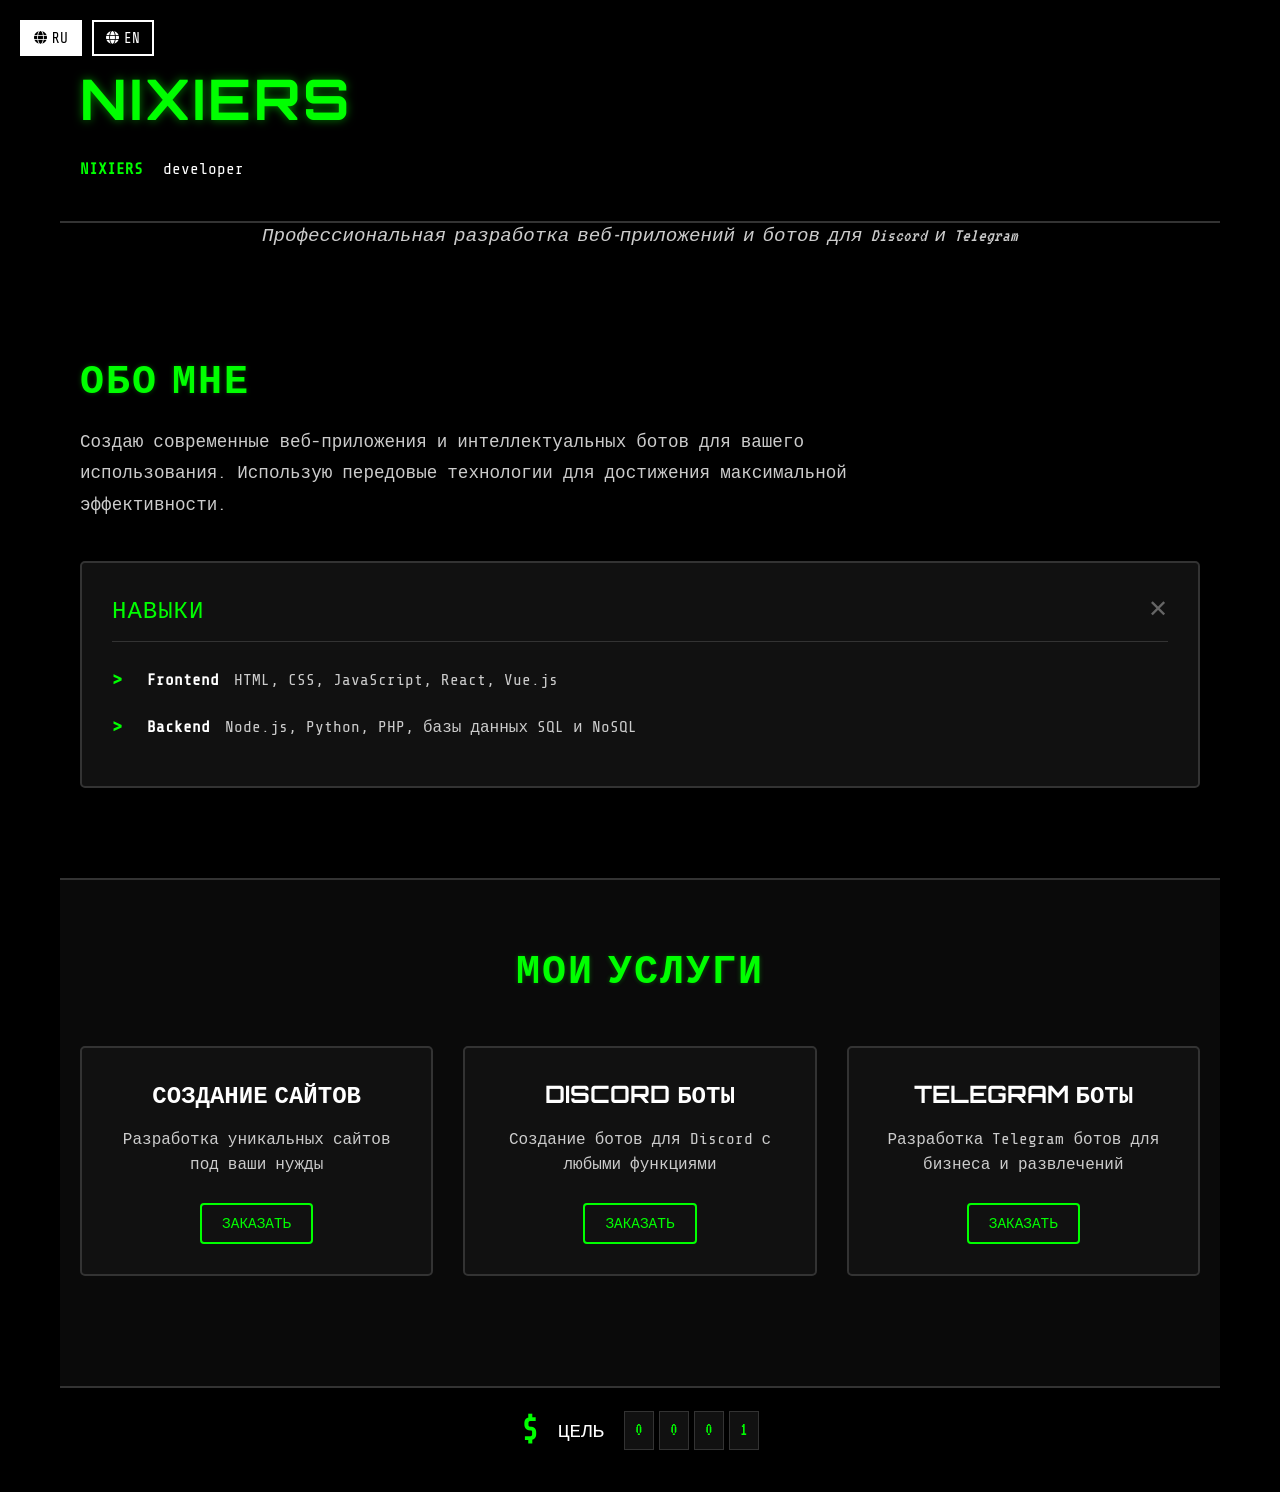
==== index.html @ 7ac8b4a3 "Add files via upload" ====
<!DOCTYPE html>
<html lang="ru" data-lang="ru">
<head>
    <meta charset="UTF-8">
    <meta name="viewport" content="width=device-width, initial-scale=1.0">
    <title>NIXIERS</title>
    <link rel="stylesheet" href="style.css">
    <link href="https://fonts.googleapis.com/css2?family=VT323&family=Share+Tech+Mono&family=Orbitron:wght@400;700;900&display=swap" rel="stylesheet">
    <link rel="stylesheet" href="https://cdnjs.cloudflare.com/ajax/libs/font-awesome/6.0.0/css/all.min.css">
</head>
<body>
    <div class="container">
        <!-- Language Switcher -->
        <div class="language-switcher">
            <button class="lang-btn active" data-lang="ru" onclick="switchLanguage('ru')">
                <i class="fas fa-globe"></i> RU
            </button>
            <button class="lang-btn" data-lang="en" onclick="switchLanguage('en')">
                <i class="fas fa-globe"></i> EN
            </button>
        </div>
        <header class="main-header">
            <div class="header-content">
                <div class="left-section">
                    <h1 class="username">nixiers</h1>
                    <div class="user-info">
                        <div class="info-row">
                            <span class="label" data-translate="name">nixiers</span>
                            <span class="value">developer</span>
                        </div>
                    </div>
                </div>
                <div class="center-section">
                </div>
                <div class="right-section">
                    <div class="dog-image">
                    </div>
                </div>
            </div>
        </header>

        <div class="bio-section">
            <p class="bio-text" data-translate="bio">Профессиональная разработка веб-приложений и ботов для Discord и Telegram</p>
        </div>

        <section class="content-section">
            <h2 class="subheader" data-translate="subheader">ОБО МНЕ</h2>
            <p class="description" data-translate="description">Создаю современные веб-приложения и интеллектуальных ботов для вашего бизнеса. Использую передовые технологии для достижения максимальной эффективности.</p>
            
            <div class="section-block">
                <div class="section-header">
                    <span class="section-title" data-translate="subheader2">НАВЫКИ</span>
                    <span class="cross-icon">✕</span>
                </div>
                <ul class="bullet-list">
                    <li class="bullet-item">
                        <span class="bullet">></span>
                        <span class="text" data-translate="text1">Frontend</span>
                        <span class="info" data-translate="info3">HTML, CSS, JavaScript, React, Vue.js</span>
                    </li>
                    <li class="bullet-item">
                        <span class="bullet">></span>
                        <span class="text" data-translate="text2">Backend</span>
                        <span class="info" data-translate="info4">Node.js, Python, PHP, базы данных SQL и NoSQL</span>
                    </li>
                </ul>
            </div>
        </section>

        <div class="services-section">
            <h2 class="services-title" data-translate="services_title">МОИ УСЛУГИ</h2>
            
                        <div class="services-grid">
                <div class="service-card">
                    <h3 data-translate="service1_title">Создание сайтов</h3>
                    <p data-translate="service1_desc">Разработка уникальных сайтов под ваши нужды</p>
                    <button class="order-btn" onclick="openOrderModal('website')" data-translate="order_btn">Заказать</button>
                </div>
                <div class="service-card">
                    <h3 data-translate="service2_title">Discord боты</h3>
                    <p data-translate="service2_desc">Создание ботов для Discord с любыми функциями</p>
                    <button class="order-btn" onclick="openOrderModal('discord')" data-translate="order_btn">Заказать</button>
                </div>
                <div class="service-card">
                    <h3 data-translate="service3_title">Telegram боты</h3>
                    <p data-translate="service3_desc">Разработка Telegram ботов для бизнеса и развлечений</p>
                    <button class="order-btn" onclick="openOrderModal('telegram')" data-translate="order_btn">Заказать</button>
                </div>
            </div>
        </div>

        <footer class="main-footer">
            <div class="progress-section">
                <div class="progress-icon">$</div>
                <div class="progress-text" data-translate="goal">Цель</div>
                <div class="progress-counter">
                    <span class="counter-digit">00</span>
                    <span class="counter-digit">01</span>
                    <span class="counter-digit">02</span>
                    <span class="counter-digit">03</span>
                </div>
            </div>
        </footer>
    </div>

    <!-- Модальное окно для заказа услуг -->
    <div id="orderModal" class="modal">
        <div class="modal-content">
            <span class="close" onclick="closeOrderModal()">&times;</span>
            <h2 data-translate="order_title">Заказ услуги</h2>
            <form id="orderForm">
                <input type="hidden" id="serviceType" name="serviceType">
                <div class="form-group">
                    <label for="clientName" data-translate="client_name">Ваше имя:</label>
                    <input type="text" id="clientName" name="clientName" required>
                </div>
                <div class="form-group">
                    <label for="clientEmail" data-translate="client_email">Email:</label>
                    <input type="email" id="clientEmail" name="clientEmail" required>
                </div>
                <div class="form-group">
                    <label for="clientTelegram" data-translate="client_telegram">Telegram (@username):</label>
                    <input type="text" id="clientTelegram" name="clientTelegram" required>
                </div>
                <div class="form-group">
                    <label for="projectDescription" data-translate="project_desc">Описание проекта:</label>
                    <textarea id="projectDescription" name="projectDescription" rows="4" required></textarea>
                </div>
                <button type="submit" class="submit-btn" data-translate="submit_order">Отправить заявку</button>
            </form>
        </div>
    </div>

    <script src="script.js"></script>
</body>
</html>
---- style.css ----
/* Language Switcher */
.language-switcher {
    position: fixed;
    top: 20px;
    left: 20px;
    z-index: 1000;
    display: flex;
    gap: 10px;
}

.lang-btn {
    background-color: transparent;
    color: #ffffff;
    border: 2px solid #ffffff;
    padding: 8px 12px;
    font-family: 'Share Tech Mono', monospace;
    font-size: 0.9rem;
    cursor: pointer;
    transition: all 0.3s ease;
    text-transform: uppercase;
    display: flex;
    align-items: center;
    gap: 5px;
}

.lang-btn:hover {
    background-color: #ffffff;
    color: #000000;
}

.lang-btn.active {
    background-color: #ffffff;
    color: #000000;
}

.lang-btn i {
    font-size: 0.8rem;
}

/* Глобальные стили */
* {
    margin: 0;
    padding: 0;
    box-sizing: border-box;
}

body {
    background-color: #000000;
    color: #ffffff;
    font-family: 'Share Tech Mono', monospace;
    line-height: 1.4;
    overflow-x: hidden;
}

.container {
    max-width: 1200px;
    margin: 0 auto;
    padding: 20px;
    min-height: 100vh;
}

/* Хедер */
.main-header {
    background-color: #000000;
    padding: 40px 0;
    border-bottom: 2px solid #333333;
}

.header-content {
    max-width: 1200px;
    margin: 0 auto;
    padding: 0 20px;
    display: flex;
    justify-content: space-between;
    align-items: center;
    gap: 40px;
}

.left-section {
    flex: 1;
    display: flex;
    flex-direction: column;
    gap: 20px;
}

.center-section {
    flex: 0 0 auto;
    display: flex;
    justify-content: center;
}

.username {
    font-family: 'Orbitron', monospace;
    font-size: 3.5rem;
    color: #00ff00;
    text-transform: uppercase;
    letter-spacing: 3px;
    margin: 0;
    text-shadow: 0 0 10px rgba(0, 255, 0, 0.5);
}

.user-info {
    display: flex;
    flex-direction: column;
    gap: 10px;
}

.info-row {
    display: flex;
    gap: 20px;
    align-items: center;
}

.label {
    color: #00ff00;
    font-weight: bold;
    text-transform: uppercase;
    font-family: 'Share Tech Mono', monospace;
    font-size: 1rem;
}

.value {
    color: #ffffff;
    font-size: 1rem;
    font-family: 'Share Tech Mono', monospace;
}

.right-section {
    flex: 0 0 350px;
    display: flex;
    justify-content: center;
    align-items: center;
}

.dog-image img {
    width: 100%;
    max-width: 350px;
    height: auto;
    filter: grayscale(100%) contrast(1.2);
    border: 2px solid #ffffff;
    border-radius: 5px;
}

/* Био секция */
.bio-section {
    margin-bottom: 40px;
    text-align: center;
}

.bio-text {
    font-family: 'VT323', monospace;
    font-size: 1.2rem;
    color: #cccccc;
    font-style: italic;
}

/* Контент секция */
.content-section {
    margin-bottom: 40px;
}

/* Основная контентная секция */
.content-section {
    max-width: 1200px;
    margin: 0 auto;
    padding: 60px 20px;
}

.subheader {
    font-family: 'Orbitron', monospace;
    font-size: 2.5rem;
    color: #00ff00;
    text-transform: uppercase;
    letter-spacing: 2px;
    margin-bottom: 20px;
    text-shadow: 0 0 5px rgba(0, 255, 0, 0.3);
}

.description {
    font-family: 'Share Tech Mono', monospace;
    font-size: 1.1rem;
    color: #cccccc;
    line-height: 1.8;
    margin-bottom: 40px;
    max-width: 800px;
}

.section-block {
    background-color: #111111;
    border: 2px solid #333333;
    padding: 30px;
    margin-bottom: 30px;
    border-radius: 5px;
    transition: all 0.3s ease;
}

.section-block:hover {
    border-color: #00ff00;
    box-shadow: 0 0 15px rgba(0, 255, 0, 0.1);
}

.section-header {
    display: flex;
    justify-content: space-between;
    align-items: center;
    margin-bottom: 20px;
    padding-bottom: 15px;
    border-bottom: 1px solid #333333;
}

.section-title {
    font-family: 'Orbitron', monospace;
    font-size: 1.5rem;
    color: #00ff00;
    text-transform: uppercase;
    letter-spacing: 1px;
}

.cross-icon {
    font-size: 1.5rem;
    color: #666666;
    cursor: pointer;
    transition: color 0.3s ease;
}

.cross-icon:hover {
    color: #ff0000;
}

.second-subheader {
    font-family: 'VT323', monospace;
    font-size: 1.8rem;
    color: #ffffff;
    margin-bottom: 15px;
    text-transform: uppercase;
}

.bullet-list {
    list-style: none;
}

.bullet-item {
    display: flex;
    align-items: center;
    gap: 15px;
    margin-bottom: 10px;
    padding: 5px 0;
}

.bullet {
    font-size: 1.2rem;
    font-weight: bold;
    color: #00ff00;
    min-width: 20px;
}

.text {
    font-weight: bold;
    color: #ffffff;
    min-width: 50px;
}

.info {
    color: #cccccc;
    flex: 1;
}

/* Тестовая секция Telegram бота */
.bot-test-section {
    background-color: #111111;
    border: 2px solid #333333;
    padding: 30px;
    margin-bottom: 30px;
    text-align: center;
    border-radius: 5px;
}

.bot-test-section h3 {
    font-family: 'Orbitron', monospace;
    font-size: 1.5rem;
    color: #00ff00;
    margin-bottom: 15px;
    text-transform: uppercase;
}

.bot-test-section p {
    color: #cccccc;
    margin-bottom: 20px;
}

.test-bot-btn {
    background-color: transparent;
    color: #00ff00;
    border: 2px solid #00ff00;
    padding: 10px 20px;
    font-family: 'Share Tech Mono', monospace;
    font-size: 0.9rem;
    cursor: pointer;
    transition: all 0.3s ease;
    text-transform: uppercase;
    border-radius: 4px;
    min-height: 40px;
    display: inline-flex;
    align-items: center;
    justify-content: center;
    font-weight: 500;
    width: 100%;
    max-width: 300px;
}

.test-bot-btn:hover {
    background-color: #00ff00;
    color: #000000;
    transform: translateY(-2px);
    box-shadow: 0 4px 12px rgba(0, 255, 0, 0.3);
}

.test-bot-btn:disabled {
    border-color: #666666;
    color: #666666;
    cursor: not-allowed;
}

.bot-status {
    margin-top: 15px;
    padding: 10px;
    border-radius: 3px;
    font-family: 'Share Tech Mono', monospace;
    font-size: 0.9rem;
}

.bot-status.success {
    background-color: #003300;
    border: 1px solid #00ff00;
    color: #00ff00;
}

.bot-status.error {
    background-color: #330000;
    border: 1px solid #ff0000;
    color: #ff0000;
}

.bot-status.loading {
    background-color: #333300;
    border: 1px solid #ffff00;
    color: #ffff00;
}

/* Секция услуг */
.services-section {
    max-width: 1200px;
    margin: 0 auto;
    padding: 60px 20px;
    background-color: #0a0a0a;
    border-top: 2px solid #333333;
}

.services-title {
    font-family: 'Orbitron', monospace;
    font-size: 2.5rem;
    color: #00ff00;
    text-align: center;
    margin-bottom: 50px;
    text-transform: uppercase;
    letter-spacing: 2px;
    text-shadow: 0 0 5px rgba(0, 255, 0, 0.3);
}

.services-grid {
    display: grid;
    grid-template-columns: repeat(auto-fit, minmax(350px, 1fr));
    gap: 30px;
    margin-bottom: 50px;
}

.service-card {
    background-color: #111111;
    border: 2px solid #333333;
    padding: 30px;
    text-align: center;
    transition: all 0.3s ease;
    border-radius: 5px;
}

.service-card:hover {
    border-color: #00ff00;
    transform: translateY(-5px);
    box-shadow: 0 10px 30px rgba(0, 255, 0, 0.2);
}

.service-card h3 {
    font-family: 'Orbitron', monospace;
    font-size: 1.5rem;
    color: #ffffff;
    margin-bottom: 15px;
    text-transform: uppercase;
}

.service-card p {
    font-family: 'Share Tech Mono', monospace;
    color: #cccccc;
    margin-bottom: 25px;
    line-height: 1.6;
}

.order-btn {
    background-color: transparent;
    color: #00ff00;
    border: 2px solid #00ff00;
    padding: 10px 20px;
    font-family: 'Share Tech Mono', monospace;
    font-size: 0.9rem;
    cursor: pointer;
    transition: all 0.3s ease;
    text-transform: uppercase;
    border-radius: 4px;
    min-height: 40px;
    display: inline-flex;
    align-items: center;
    justify-content: center;
    font-weight: 500;
}

.order-btn:hover {
    background-color: #00ff00;
    color: #000000;
    transform: translateY(-2px);
    box-shadow: 0 4px 12px rgba(0, 255, 0, 0.3);
}

/* Футер */
.main-footer {
    padding: 20px 0;
    border-top: 2px solid #333333;
}

.progress-section {
    display: flex;
    align-items: center;
    gap: 20px;
    justify-content: center;
}

.progress-icon {
    font-size: 2rem;
    color: #00ff00;
    font-weight: bold;
}

.progress-text {
    font-family: 'Orbitron', monospace;
    font-size: 1.2rem;
    color: #ffffff;
    text-transform: uppercase;
}

.progress-counter {
    display: flex;
    gap: 5px;
}

.counter-digit {
    background-color: #111111;
    border: 1px solid #333333;
    padding: 5px 10px;
    font-family: 'VT323', monospace;
    font-size: 1.2rem;
    color: #00ff00;
    min-width: 30px;
    text-align: center;
}

/* Модальные окна */
.modal {
    display: none;
    position: fixed;
    z-index: 1000;
    left: 0;
    top: 0;
    width: 100%;
    height: 100%;
    background-color: rgba(0, 0, 0, 0.9);
}

.modal-content {
    background-color: #111111;
    margin: 10% auto;
    padding: 30px;
    border: 2px solid #ffffff;
    width: 90%;
    max-width: 500px;
    position: relative;
}

.close {
    color: #ffffff;
    position: absolute;
    right: 20px;
    top: 15px;
    font-size: 28px;
    font-weight: bold;
    cursor: pointer;
}

.close:hover {
    color: #ff0000;
}

.modal h2 {
    font-family: 'Orbitron', monospace;
    font-size: 1.8rem;
    color: #ffffff;
    margin-bottom: 20px;
    text-transform: uppercase;
}

.form-group {
    margin-bottom: 20px;
}

.form-group label {
    display: block;
    margin-bottom: 5px;
    color: #ffffff;
    font-weight: bold;
    text-transform: uppercase;
    font-size: 0.9rem;
}

.form-group input,
.form-group textarea {
    width: 100%;
    padding: 10px;
    background-color: #000000;
    border: 1px solid #333333;
    color: #ffffff;
    font-family: 'Share Tech Mono', monospace;
    font-size: 1rem;
}

.form-group input:focus,
.form-group textarea:focus {
    outline: none;
    border-color: #00ff00;
}

.submit-btn {
    background-color: #00ff00;
    color: #000000;
    border: 2px solid #00ff00;
    padding: 12px 24px;
    font-family: 'Share Tech Mono', monospace;
    font-size: 0.9rem;
    cursor: pointer;
    transition: all 0.3s ease;
    text-transform: uppercase;
    font-weight: bold;
    border-radius: 4px;
    min-height: 44px;
    display: inline-flex;
    align-items: center;
    justify-content: center;
    width: 100%;
}

.submit-btn:hover {
    background-color: transparent;
    color: #00ff00;
    transform: translateY(-2px);
    box-shadow: 0 4px 12px rgba(0, 255, 0, 0.3);
}

/* Адаптивность */
@media (max-width: 768px) {
    .header-content {
        flex-direction: column;
        gap: 30px;
        text-align: center;
    }
    
    .left-section {
        align-items: center;
    }
    
    .center-section {
        order: 3;
    }
    
    .right-section {
        order: 2;
        flex: none;
        width: 100%;
        max-width: 300px;
    }
    
    .order-btn {
        padding: 12px 18px;
        font-size: 0.85rem;
        min-height: 44px;
    }
    
    .test-bot-btn {
        padding: 12px 18px;
        font-size: 0.85rem;
        min-height: 44px;
    }
    
    .submit-btn {
        padding: 12px 20px;
        font-size: 0.85rem;
        min-height: 44px;
    }
    
    .username {
        font-size: 2.5rem;
    }
    
    .content-section {
        padding: 40px 20px;
    }
    
    .subheader {
        font-size: 2rem;
    }
    
    .description {
        font-size: 1rem;
    }
    
    .section-block {
        padding: 20px;
    }
    
    .services-section {
        padding: 40px 20px;
    }
    
    .services-title {
        font-size: 2rem;
    }
    
    .services-grid {
        grid-template-columns: 1fr;
        gap: 20px;
    }
}

/* Адаптивность для маленьких экранов */
@media (max-width: 480px) {
    .username {
        font-size: 2rem;
    }
    
    .subheader {
        font-size: 1.5rem;
    }
    
    .services-title {
        font-size: 1.5rem;
    }
    
    .service-card {
        padding: 20px;
    }
    
    .order-btn {
        padding: 10px 16px;
        font-size: 0.8rem;
        min-height: 40px;
    }
    
    .test-bot-btn {
        padding: 10px 16px;
        font-size: 0.8rem;
        min-height: 40px;
    }
    
    .submit-btn {
        padding: 10px 16px;
        font-size: 0.8rem;
        min-height: 40px;
    }
}

/* Анимации */
@keyframes glitch {
    0% {
        text-shadow: 2px 2px 0px rgba(255, 255, 255, 0.3);
    }
    25% {
        text-shadow: -2px 2px 0px rgba(255, 0, 255, 0.3);
    }
    50% {
        text-shadow: 2px -2px 0px rgba(0, 255, 255, 0.3);
    }
    75% {
        text-shadow: -2px -2px 0px rgba(255, 255, 0, 0.3);
    }
    100% {
        text-shadow: 2px 2px 0px rgba(255, 255, 255, 0.3);
    }
}

.username:hover {
    animation: glitch 0.5s infinite;
}
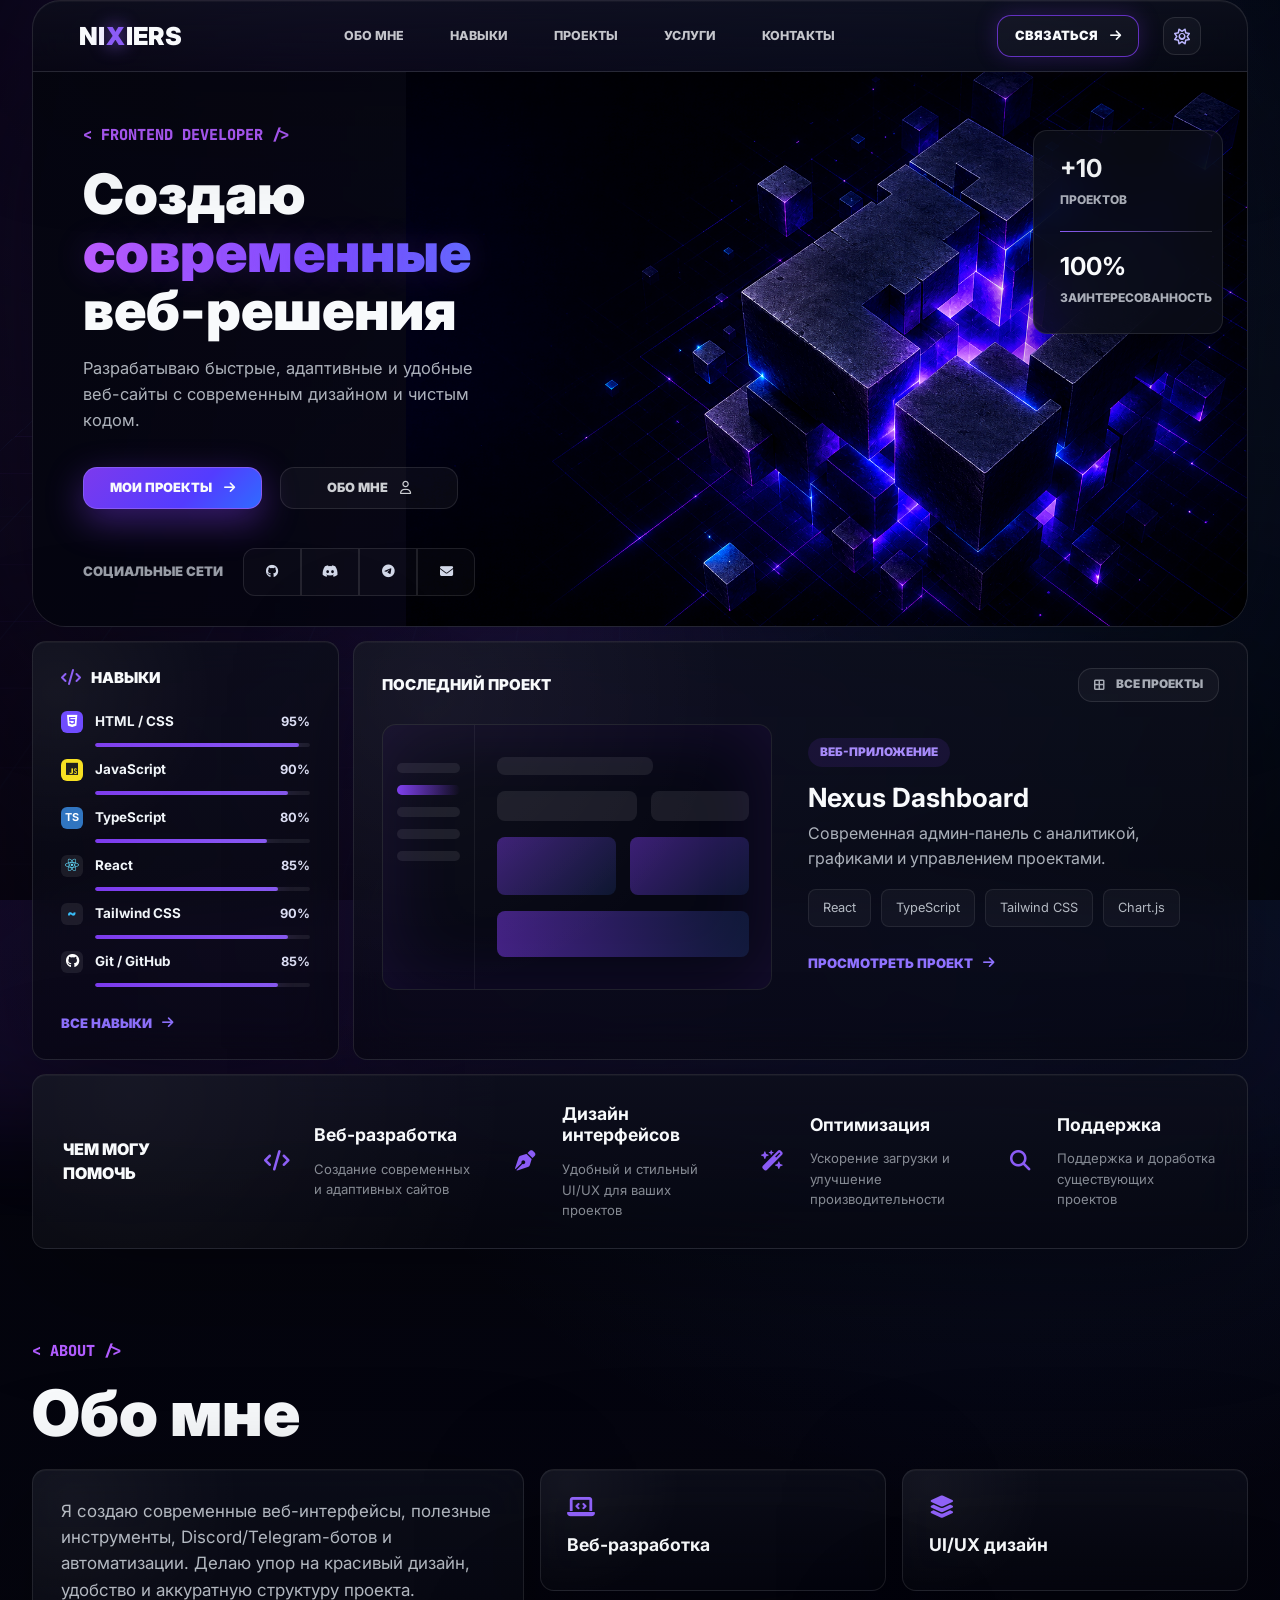
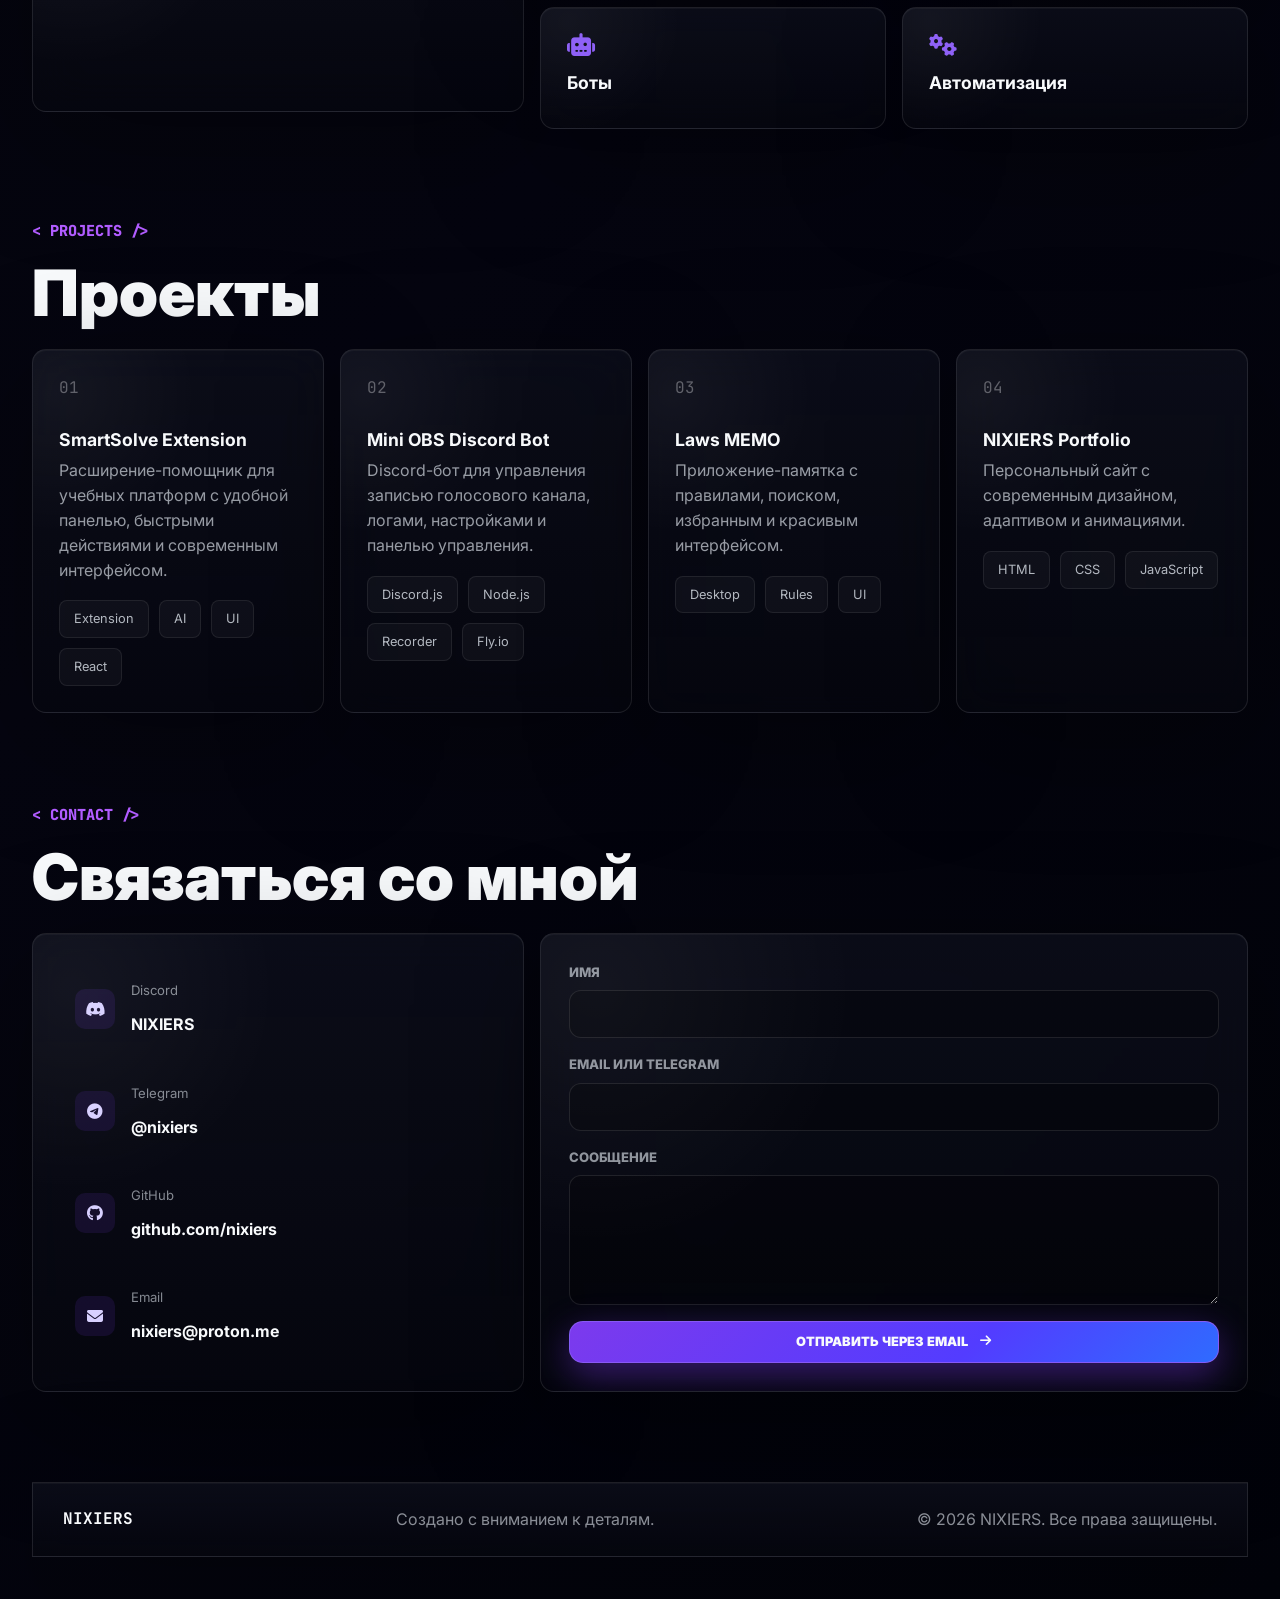
==== commit b81034dc: "Redesign portfolio site" ====
--- a/index.html
+++ b/index.html
@@ -1,134 +1,190 @@
 <!DOCTYPE html>
-<html lang="ru" data-lang="ru">
+<html lang="ru">
 <head>
     <meta charset="UTF-8">
     <meta name="viewport" content="width=device-width, initial-scale=1.0">
-    <title>NIXIERS</title>
+    <title>NIXIERS — Developer Portfolio</title>
+    <meta name="description" content="Современное портфолио NIXIERS: сайты, интерфейсы, боты и автоматизация.">
+    <meta name="theme-color" content="#050510">
+    <meta property="og:type" content="website">
+    <meta property="og:url" content="https://nixiers.github.io/">
+    <meta property="og:title" content="NIXIERS — Developer Portfolio">
+    <meta property="og:description" content="Современное портфолио NIXIERS: сайты, интерфейсы, боты и автоматизация.">
+    <meta property="og:image" content="https://nixiers.github.io/og-preview.svg">
+    <link rel="canonical" href="https://nixiers.github.io/">
+    <link rel="icon" href="favicon.svg" type="image/svg+xml">
+    <link rel="preconnect" href="https://fonts.googleapis.com">
+    <link rel="preconnect" href="https://fonts.gstatic.com" crossorigin>
+    <link href="https://fonts.googleapis.com/css2?family=Inter:wght@400;500;600;700;800;900&family=JetBrains+Mono:wght@500;700&display=swap" rel="stylesheet">
+    <link rel="stylesheet" href="https://cdnjs.cloudflare.com/ajax/libs/font-awesome/6.5.2/css/all.min.css">
     <link rel="stylesheet" href="style.css">
-    <link href="https://fonts.googleapis.com/css2?family=VT323&family=Share+Tech+Mono&family=Orbitron:wght@400;700;900&display=swap" rel="stylesheet">
-    <link rel="stylesheet" href="https://cdnjs.cloudflare.com/ajax/libs/font-awesome/6.0.0/css/all.min.css">
 </head>
 <body>
-    <div class="container">
-        <!-- Language Switcher -->
-        <div class="language-switcher">
-            <button class="lang-btn active" data-lang="ru" onclick="switchLanguage('ru')">
-                <i class="fas fa-globe"></i> RU
-            </button>
-            <button class="lang-btn" data-lang="en" onclick="switchLanguage('en')">
-                <i class="fas fa-globe"></i> EN
-            </button>
-        </div>
-        <header class="main-header">
-            <div class="header-content">
-                <div class="left-section">
-                    <h1 class="username">nixiers</h1>
-                    <div class="user-info">
-                        <div class="info-row">
-                            <span class="label" data-translate="name">nixiers</span>
-                            <span class="value">developer</span>
+    <div class="page-light" aria-hidden="true"></div>
+
+    <div class="site-frame">
+        <header class="site-header">
+            <nav class="nav" aria-label="Основная навигация">
+                <a class="logo" href="#home" aria-label="NIXIERS">
+                    <span>NI</span><span class="logo-x">X</span><span>IERS</span>
+                </a>
+                <button class="nav-toggle" type="button" aria-expanded="false" aria-controls="main-menu" aria-label="Открыть меню">
+                    <span></span>
+                    <span></span>
+                </button>
+                <div class="nav-menu" id="main-menu">
+                    <a href="#about">Обо мне</a>
+                    <a href="#skills">Навыки</a>
+                    <a href="#projects">Проекты</a>
+                    <a href="#services">Услуги</a>
+                    <a href="#contact">Контакты</a>
+                </div>
+                <div class="header-actions">
+                    <a class="header-cta" href="#contact">Связаться <i class="fa-solid fa-arrow-right"></i></a>
+                    <button class="theme-dot" type="button" aria-label="Декоративный переключатель"><i class="fa-regular fa-sun"></i></button>
+                </div>
+            </nav>
+        </header>
+
+        <main>
+            <section class="hero" id="home">
+                <div class="hero-copy reveal">
+                    <p class="eyebrow">&lt; FRONTEND DEVELOPER /&gt;</p>
+                    <h1>Создаю <span>современные</span> веб-решения</h1>
+                    <p class="hero-text">Разрабатываю быстрые, адаптивные и удобные веб-сайты с современным дизайном и чистым кодом.</p>
+                    <div class="hero-actions">
+                        <a class="btn btn-primary" href="#projects">Мои проекты <i class="fa-solid fa-arrow-right"></i></a>
+                        <a class="btn btn-ghost" href="#about">Обо мне <i class="fa-regular fa-user"></i></a>
+                    </div>
+                    <div class="social-row">
+                        <span>Социальные сети</span>
+                        <div class="socials" aria-label="Социальные ссылки">
+                            <a href="https://github.com/nixiers" target="_blank" rel="noreferrer" aria-label="GitHub"><i class="fa-brands fa-github"></i></a>
+                            <a href="https://discord.com/" target="_blank" rel="noreferrer" aria-label="Discord"><i class="fa-brands fa-discord"></i></a>
+                            <a href="https://t.me/nixiers" target="_blank" rel="noreferrer" aria-label="Telegram"><i class="fa-brands fa-telegram"></i></a>
+                            <a href="mailto:nixiers@proton.me" aria-label="Email"><i class="fa-solid fa-envelope"></i></a>
                         </div>
                     </div>
                 </div>
-                <div class="center-section">
-                </div>
-                <div class="right-section">
-                    <div class="dog-image">
+
+                <div class="hero-art reveal" aria-label="3D визуал NIXIERS">
+                    <img src="assets/hero-cubes.png" alt="Абстрактные графитовые 3D блоки с фиолетово-синей подсветкой">
+                    <div class="stat-card">
+                        <strong>+10</strong>
+                        <span>проектов</span>
+                        <i></i>
+                        <strong>100%</strong>
+                        <span>заинтересованность</span>
                     </div>
                 </div>
-            </div>
-        </header>
+            </section>
 
-        <div class="bio-section">
-            <p class="bio-text" data-translate="bio">Профессиональная разработка веб-приложений и ботов для Discord и Telegram</p>
-        </div>
+            <section class="dashboard-grid">
+                <article class="panel skills-panel reveal" id="skills">
+                    <div class="panel-title"><i class="fa-solid fa-code"></i><h2>Навыки</h2></div>
+                    <div class="compact-skills">
+                        <div class="skill" data-value="95"><i class="fa-brands fa-html5 html"></i><span>HTML / CSS</span><strong>95%</strong><div><b></b></div></div>
+                        <div class="skill" data-value="90"><i class="fa-brands fa-js js"></i><span>JavaScript</span><strong>90%</strong><div><b></b></div></div>
+                        <div class="skill" data-value="80"><i class="skill-badge ts">TS</i><span>TypeScript</span><strong>80%</strong><div><b></b></div></div>
+                        <div class="skill" data-value="85"><i class="fa-brands fa-react react"></i><span>React</span><strong>85%</strong><div><b></b></div></div>
+                        <div class="skill" data-value="90"><i class="skill-badge tw">~</i><span>Tailwind CSS</span><strong>90%</strong><div><b></b></div></div>
+                        <div class="skill" data-value="85"><i class="fa-brands fa-github gh"></i><span>Git / GitHub</span><strong>85%</strong><div><b></b></div></div>
+                    </div>
+                    <a class="text-link" href="#about">Все навыки <i class="fa-solid fa-arrow-right"></i></a>
+                </article>
 
-        <section class="content-section">
-            <h2 class="subheader" data-translate="subheader">ОБО МНЕ</h2>
-            <p class="description" data-translate="description">Создаю современные веб-приложения и интеллектуальных ботов для вашего бизнеса. Использую передовые технологии для достижения максимальной эффективности.</p>
-            
-            <div class="section-block">
-                <div class="section-header">
-                    <span class="section-title" data-translate="subheader2">НАВЫКИ</span>
-                    <span class="cross-icon">✕</span>
+                <article class="panel latest-panel reveal" id="projects">
+                    <div class="panel-head">
+                        <h2>Последний проект</h2>
+                        <a class="mini-btn" href="#all-projects"><i class="fa-solid fa-border-all"></i> Все проекты</a>
+                    </div>
+                    <div class="latest-content">
+                        <div class="project-preview" aria-label="Nexus Dashboard preview">
+                            <div class="preview-sidebar">
+                                <span></span><span></span><span></span><span></span><span></span>
+                            </div>
+                            <div class="preview-main">
+                                <div class="preview-top"></div>
+                                <div class="preview-row"><span></span><span></span></div>
+                                <div class="preview-cards"><i></i><i></i></div>
+                                <div class="preview-chart"></div>
+                            </div>
+                        </div>
+                        <div class="project-info">
+                            <p class="project-type">Веб-приложение</p>
+                            <h3>Nexus Dashboard</h3>
+                            <p>Современная админ-панель с аналитикой, графиками и управлением проектами.</p>
+                            <div class="tags"><span>React</span><span>TypeScript</span><span>Tailwind CSS</span><span>Chart.js</span></div>
+                            <a class="text-link" href="#all-projects">Просмотреть проект <i class="fa-solid fa-arrow-right"></i></a>
+                        </div>
+                    </div>
+                </article>
+            </section>
+
+            <section class="service-strip panel reveal" id="services">
+                <h2>Чем могу помочь</h2>
+                <article><i class="fa-solid fa-code"></i><h3>Веб-разработка</h3><p>Создание современных и адаптивных сайтов</p></article>
+                <article><i class="fa-solid fa-pen-nib"></i><h3>Дизайн интерфейсов</h3><p>Удобный и стильный UI/UX для ваших проектов</p></article>
+                <article><i class="fa-solid fa-wand-magic-sparkles"></i><h3>Оптимизация</h3><p>Ускорение загрузки и улучшение производительности</p></article>
+                <article><i class="fa-solid fa-magnifying-glass"></i><h3>Поддержка</h3><p>Поддержка и доработка существующих проектов</p></article>
+            </section>
+
+            <section class="content-section" id="about">
+                <div class="section-heading reveal">
+                    <p class="eyebrow">&lt; ABOUT /&gt;</p>
+                    <h2>Обо мне</h2>
                 </div>
-                <ul class="bullet-list">
-                    <li class="bullet-item">
-                        <span class="bullet">></span>
-                        <span class="text" data-translate="text1">Frontend</span>
-                        <span class="info" data-translate="info3">HTML, CSS, JavaScript, React, Vue.js</span>
-                    </li>
-                    <li class="bullet-item">
-                        <span class="bullet">></span>
-                        <span class="text" data-translate="text2">Backend</span>
-                        <span class="info" data-translate="info4">Node.js, Python, PHP, базы данных SQL и NoSQL</span>
-                    </li>
-                </ul>
-            </div>
-        </section>
+                <div class="about-grid">
+                    <p class="panel reveal">Я создаю современные веб-интерфейсы, полезные инструменты, Discord/Telegram-ботов и автоматизации. Делаю упор на красивый дизайн, удобство и аккуратную структуру проекта.</p>
+                    <div class="about-cards">
+                        <article class="panel reveal"><i class="fa-solid fa-laptop-code"></i><h3>Веб-разработка</h3></article>
+                        <article class="panel reveal"><i class="fa-solid fa-layer-group"></i><h3>UI/UX дизайн</h3></article>
+                        <article class="panel reveal"><i class="fa-solid fa-robot"></i><h3>Боты</h3></article>
+                        <article class="panel reveal"><i class="fa-solid fa-gears"></i><h3>Автоматизация</h3></article>
+                    </div>
+                </div>
+            </section>
 
-        <div class="services-section">
-            <h2 class="services-title" data-translate="services_title">МОИ УСЛУГИ</h2>
-            
-                        <div class="services-grid">
-                <div class="service-card">
-                    <h3 data-translate="service1_title">Создание сайтов</h3>
-                    <p data-translate="service1_desc">Разработка уникальных сайтов под ваши нужды</p>
-                    <button class="order-btn" onclick="openOrderModal('website')" data-translate="order_btn">Заказать</button>
+            <section class="content-section" id="all-projects">
+                <div class="section-heading reveal">
+                    <p class="eyebrow">&lt; PROJECTS /&gt;</p>
+                    <h2>Проекты</h2>
                 </div>
-                <div class="service-card">
-                    <h3 data-translate="service2_title">Discord боты</h3>
-                    <p data-translate="service2_desc">Создание ботов для Discord с любыми функциями</p>
-                    <button class="order-btn" onclick="openOrderModal('discord')" data-translate="order_btn">Заказать</button>
+                <div class="project-list">
+                    <article class="panel reveal"><span>01</span><h3>SmartSolve Extension</h3><p>Расширение-помощник для учебных платформ с удобной панелью, быстрыми действиями и современным интерфейсом.</p><div class="tags"><span>Extension</span><span>AI</span><span>UI</span><span>React</span></div></article>
+                    <article class="panel reveal"><span>02</span><h3>Mini OBS Discord Bot</h3><p>Discord-бот для управления записью голосового канала, логами, настройками и панелью управления.</p><div class="tags"><span>Discord.js</span><span>Node.js</span><span>Recorder</span><span>Fly.io</span></div></article>
+                    <article class="panel reveal"><span>03</span><h3>Laws MEMO</h3><p>Приложение-памятка с правилами, поиском, избранным и красивым интерфейсом.</p><div class="tags"><span>Desktop</span><span>Rules</span><span>UI</span></div></article>
+                    <article class="panel reveal"><span>04</span><h3>NIXIERS Portfolio</h3><p>Персональный сайт с современным дизайном, адаптивом и анимациями.</p><div class="tags"><span>HTML</span><span>CSS</span><span>JavaScript</span></div></article>
                 </div>
-                <div class="service-card">
-                    <h3 data-translate="service3_title">Telegram боты</h3>
-                    <p data-translate="service3_desc">Разработка Telegram ботов для бизнеса и развлечений</p>
-                    <button class="order-btn" onclick="openOrderModal('telegram')" data-translate="order_btn">Заказать</button>
+            </section>
+
+            <section class="content-section contact-section" id="contact">
+                <div class="section-heading reveal">
+                    <p class="eyebrow">&lt; CONTACT /&gt;</p>
+                    <h2>Связаться со мной</h2>
                 </div>
-            </div>
-        </div>
+                <div class="contact-grid">
+                    <div class="panel contact-links reveal">
+                        <a href="https://discord.com/" target="_blank" rel="noreferrer"><i class="fa-brands fa-discord"></i><span>Discord</span><strong>NIXIERS</strong></a>
+                        <a href="https://t.me/nixiers" target="_blank" rel="noreferrer"><i class="fa-brands fa-telegram"></i><span>Telegram</span><strong>@nixiers</strong></a>
+                        <a href="https://github.com/nixiers" target="_blank" rel="noreferrer"><i class="fa-brands fa-github"></i><span>GitHub</span><strong>github.com/nixiers</strong></a>
+                        <a href="mailto:nixiers@proton.me"><i class="fa-solid fa-envelope"></i><span>Email</span><strong>nixiers@proton.me</strong></a>
+                    </div>
+                    <form class="panel contact-form reveal" action="mailto:nixiers@proton.me" method="post" enctype="text/plain">
+                        <label><span>Имя</span><input type="text" name="name" autocomplete="name" required></label>
+                        <label><span>Email или Telegram</span><input type="text" name="contact" autocomplete="email" required></label>
+                        <label><span>Сообщение</span><textarea name="message" rows="5" required></textarea></label>
+                        <button class="btn btn-primary" type="submit">Отправить через Email <i class="fa-solid fa-arrow-right"></i></button>
+                    </form>
+                </div>
+            </section>
+        </main>
 
-        <footer class="main-footer">
-            <div class="progress-section">
-                <div class="progress-icon">$</div>
-                <div class="progress-text" data-translate="goal">Цель</div>
-                <div class="progress-counter">
-                    <span class="counter-digit">00</span>
-                    <span class="counter-digit">01</span>
-                    <span class="counter-digit">02</span>
-                    <span class="counter-digit">03</span>
-                </div>
-            </div>
+        <footer class="footer">
+            <strong>NIXIERS</strong>
+            <p>Создано с вниманием к деталям.</p>
+            <p>© 2026 NIXIERS. Все права защищены.</p>
         </footer>
-    </div>
-
-    <!-- Модальное окно для заказа услуг -->
-    <div id="orderModal" class="modal">
-        <div class="modal-content">
-            <span class="close" onclick="closeOrderModal()">&times;</span>
-            <h2 data-translate="order_title">Заказ услуги</h2>
-            <form id="orderForm">
-                <input type="hidden" id="serviceType" name="serviceType">
-                <div class="form-group">
-                    <label for="clientName" data-translate="client_name">Ваше имя:</label>
-                    <input type="text" id="clientName" name="clientName" required>
-                </div>
-                <div class="form-group">
-                    <label for="clientEmail" data-translate="client_email">Email:</label>
-                    <input type="email" id="clientEmail" name="clientEmail" required>
-                </div>
-                <div class="form-group">
-                    <label for="clientTelegram" data-translate="client_telegram">Telegram (@username):</label>
-                    <input type="text" id="clientTelegram" name="clientTelegram" required>
-                </div>
-                <div class="form-group">
-                    <label for="projectDescription" data-translate="project_desc">Описание проекта:</label>
-                    <textarea id="projectDescription" name="projectDescription" rows="4" required></textarea>
-                </div>
-                <button type="submit" class="submit-btn" data-translate="submit_order">Отправить заявку</button>
-            </form>
-        </div>
     </div>
 
     <script src="script.js"></script>
--- a/style.css
+++ b/style.css
@@ -1,707 +1,1181 @@
-/* Language Switcher */
-.language-switcher {
+:root {
+    --bg: #050510;
+    --bg-2: #080a12;
+    --panel: rgba(11, 13, 24, 0.72);
+    --panel-2: rgba(255, 255, 255, 0.035);
+    --border: rgba(255, 255, 255, 0.105);
+    --border-strong: rgba(139, 92, 246, 0.45);
+    --purple: #7c3aed;
+    --violet: #8b5cf6;
+    --blue: #3b82f6;
+    --text: #f8fafc;
+    --muted: #94a3b8;
+}
+
+* {
+    box-sizing: border-box;
+}
+
+html {
+    scroll-behavior: smooth;
+}
+
+body {
+    margin: 0;
+    min-width: 320px;
+    overflow-x: hidden;
+    background:
+        radial-gradient(circle at 20% 0%, rgba(124, 58, 237, 0.18), transparent 32%),
+        radial-gradient(circle at 82% 22%, rgba(59, 130, 246, 0.14), transparent 30%),
+        linear-gradient(135deg, #03040b 0%, var(--bg) 52%, #02030a 100%);
+    color: var(--text);
+    font-family: Inter, system-ui, -apple-system, BlinkMacSystemFont, "Segoe UI", sans-serif;
+    line-height: 1.55;
+    -webkit-tap-highlight-color: transparent;
+}
+
+body::before {
+    content: "";
     position: fixed;
-    top: 20px;
-    left: 20px;
-    z-index: 1000;
-    display: flex;
-    gap: 10px;
-}
-
-.lang-btn {
-    background-color: transparent;
-    color: #ffffff;
-    border: 2px solid #ffffff;
-    padding: 8px 12px;
-    font-family: 'Share Tech Mono', monospace;
-    font-size: 0.9rem;
-    cursor: pointer;
-    transition: all 0.3s ease;
-    text-transform: uppercase;
-    display: flex;
-    align-items: center;
-    gap: 5px;
-}
-
-.lang-btn:hover {
-    background-color: #ffffff;
-    color: #000000;
-}
-
-.lang-btn.active {
-    background-color: #ffffff;
-    color: #000000;
-}
-
-.lang-btn i {
-    font-size: 0.8rem;
-}
-
-/* Глобальные стили */
-* {
-    margin: 0;
-    padding: 0;
-    box-sizing: border-box;
-}
-
-body {
-    background-color: #000000;
-    color: #ffffff;
-    font-family: 'Share Tech Mono', monospace;
-    line-height: 1.4;
-    overflow-x: hidden;
-}
-
-.container {
-    max-width: 1200px;
-    margin: 0 auto;
-    padding: 20px;
-    min-height: 100vh;
-}
-
-/* Хедер */
-.main-header {
-    background-color: #000000;
-    padding: 40px 0;
-    border-bottom: 2px solid #333333;
-}
-
-.header-content {
-    max-width: 1200px;
-    margin: 0 auto;
-    padding: 0 20px;
-    display: flex;
-    justify-content: space-between;
-    align-items: center;
-    gap: 40px;
-}
-
-.left-section {
-    flex: 1;
-    display: flex;
-    flex-direction: column;
-    gap: 20px;
-}
-
-.center-section {
-    flex: 0 0 auto;
+    inset: 0;
+    z-index: -2;
+    background-image:
+        linear-gradient(rgba(124, 58, 237, 0.11) 1px, transparent 1px),
+        linear-gradient(90deg, rgba(59, 130, 246, 0.09) 1px, transparent 1px);
+    background-size: 78px 78px;
+    mask-image: linear-gradient(145deg, transparent 0%, black 18%, transparent 72%);
+    transform: perspective(1100px) rotateX(62deg) translateY(12%);
+    transform-origin: center;
+    animation: gridFlow 18s linear infinite;
+}
+
+body::after {
+    content: "";
+    position: fixed;
+    inset: 0;
+    z-index: -1;
+    pointer-events: none;
+    background: radial-gradient(circle at 50% 30%, transparent 0 45%, rgba(0, 0, 0, 0.58) 100%);
+}
+
+body.menu-open {
+    overflow: hidden;
+}
+
+a {
+    color: inherit;
+    text-decoration: none;
+}
+
+body,
+.hero-art,
+.project-preview,
+.service-strip,
+.about-cards,
+.project-list {
+    -webkit-user-select: none;
+    user-select: none;
+}
+
+input,
+textarea {
+    -webkit-user-select: text;
+    user-select: text;
+}
+
+img {
+    -webkit-user-drag: none;
+    user-drag: none;
+}
+
+button,
+input,
+textarea {
+    font: inherit;
+}
+
+.page-light {
+    position: fixed;
+    inset: -25%;
+    z-index: -3;
+    background: conic-gradient(from 120deg, transparent, rgba(124, 58, 237, 0.15), transparent, rgba(59, 130, 246, 0.1), transparent);
+    filter: blur(46px);
+    animation: slowSpin 22s linear infinite;
+}
+
+.site-frame {
+    width: min(1380px, calc(100% - 64px));
+    margin: 0 auto 42px;
+}
+
+.site-header,
+.hero,
+.panel,
+.footer {
+    border: 1px solid var(--border);
+    background: linear-gradient(180deg, rgba(13, 15, 27, 0.78), rgba(6, 7, 15, 0.64));
+    box-shadow: 0 30px 120px rgba(0, 0, 0, 0.34), inset 0 1px 0 rgba(255, 255, 255, 0.035);
+    backdrop-filter: blur(22px);
+}
+
+.site-header {
+    position: sticky;
+    top: 0;
+    z-index: 20;
+    border-radius: 0;
+    border-top-left-radius: 28px;
+    border-top-right-radius: 28px;
+}
+
+.nav {
+    display: grid;
+    grid-template-columns: auto 1fr auto;
+    align-items: center;
+    min-height: 70px;
+    padding: 0 46px;
+    gap: 28px;
+}
+
+.logo {
+    display: inline-flex;
+    align-items: center;
+    font-size: 1.55rem;
+    font-weight: 900;
+    line-height: 1;
+    letter-spacing: 0;
+}
+
+.logo-x {
+    margin: 0 1px;
+    color: var(--violet);
+    text-shadow: 0 0 18px rgba(139, 92, 246, 0.9);
+}
+
+.nav-menu {
     display: flex;
     justify-content: center;
-}
-
-.username {
-    font-family: 'Orbitron', monospace;
-    font-size: 3.5rem;
-    color: #00ff00;
+    gap: clamp(22px, 4vw, 46px);
+    color: rgba(248, 250, 252, 0.78);
+    font-size: 0.78rem;
+    font-weight: 800;
     text-transform: uppercase;
-    letter-spacing: 3px;
+}
+
+.nav-menu a,
+.socials a,
+.header-cta,
+.btn,
+.mini-btn,
+.text-link,
+.contact-links a {
+    transition: transform 0.22s ease, border-color 0.22s ease, color 0.22s ease, background 0.22s ease, box-shadow 0.22s ease;
+}
+
+.nav-menu a:hover,
+.text-link:hover {
+    color: #ffffff;
+}
+
+.header-actions {
+    display: flex;
+    align-items: center;
+    gap: 24px;
+}
+
+.header-cta,
+.btn,
+.mini-btn {
+    display: inline-flex;
+    align-items: center;
+    justify-content: center;
+    gap: 12px;
+    min-height: 42px;
+    border: 1px solid var(--border);
+    border-radius: 14px;
+    color: var(--text);
+    font-size: 0.8rem;
+    font-weight: 900;
+    text-transform: uppercase;
+    background: rgba(255, 255, 255, 0.035);
+}
+
+.header-cta {
+    min-width: 142px;
+    border-color: rgba(124, 58, 237, 0.78);
+    box-shadow: 0 0 22px rgba(124, 58, 237, 0.26);
+}
+
+.theme-dot {
+    display: grid;
+    place-items: center;
+    width: 38px;
+    height: 38px;
+    border: 1px solid var(--border);
+    border-radius: 12px;
+    color: #bdb7ff;
+    background: rgba(255, 255, 255, 0.035);
+}
+
+.nav-toggle {
+    display: none;
+}
+
+.hero {
+    position: relative;
+    display: grid;
+    grid-template-columns: 0.78fr 1.22fr;
+    min-height: clamp(390px, 38vw, 500px);
+    overflow: hidden;
+    border-top: 0;
+    border-bottom-left-radius: 34px;
+    border-bottom-right-radius: 34px;
+}
+
+.hero::before {
+    content: "";
+    position: absolute;
+    inset: 0;
+    background:
+        linear-gradient(90deg, rgba(5, 5, 16, 0.9) 0%, rgba(5, 5, 16, 0.58) 43%, rgba(5, 5, 16, 0.1) 100%),
+        radial-gradient(circle at 80% 42%, rgba(124, 58, 237, 0.18), transparent 36%);
+    pointer-events: none;
+    z-index: 1;
+}
+
+.hero-copy {
+    position: relative;
+    z-index: 3;
+    padding: clamp(34px, 4vw, 56px) 0 30px 50px;
+    max-width: 560px;
+}
+
+.eyebrow {
+    margin: 0 0 18px;
+    color: #b15cff;
+    font-family: "JetBrains Mono", monospace;
+    font-size: 0.95rem;
+    font-weight: 800;
+    text-transform: uppercase;
+}
+
+h1,
+h2,
+h3,
+p {
+    margin-top: 0;
+}
+
+h1 {
+    margin-bottom: 18px;
+    font-size: clamp(2.8rem, 4.35vw, 4.2rem);
+    line-height: 1.04;
+    font-weight: 900;
+    letter-spacing: 0;
+}
+
+h1 span {
+    display: block;
+    color: transparent;
+    background: linear-gradient(95deg, #bf5fff 0%, #7b4dff 58%, #5d74ff 100%);
+    background-clip: text;
+    -webkit-background-clip: text;
+    text-shadow: 0 0 32px rgba(124, 58, 237, 0.2);
+}
+
+h2 {
     margin: 0;
-    text-shadow: 0 0 10px rgba(0, 255, 0, 0.5);
-}
-
-.user-info {
+    font-size: 0.94rem;
+    font-weight: 900;
+    text-transform: uppercase;
+}
+
+h3 {
+    margin: 0 0 8px;
+    font-size: 1.1rem;
+    line-height: 1.24;
+}
+
+.hero-text {
+    max-width: 455px;
+    margin-bottom: 34px;
+    color: rgba(226, 232, 240, 0.76);
+    font-size: 1.03rem;
+}
+
+.hero-actions {
     display: flex;
-    flex-direction: column;
+    gap: 18px;
+    margin-bottom: clamp(24px, 3vw, 40px);
+}
+
+.btn {
+    min-width: 178px;
+    padding: 0 26px;
+}
+
+.btn-primary {
+    border-color: rgba(139, 92, 246, 0.9);
+    background: linear-gradient(135deg, #7c3aed, #533cff 62%, #2f6bff);
+    box-shadow: 0 12px 36px rgba(124, 58, 237, 0.44);
+}
+
+.btn-ghost {
+    color: rgba(248, 250, 252, 0.82);
+}
+
+.btn:hover,
+.header-cta:hover,
+.mini-btn:hover {
+    transform: translateY(-2px);
+    border-color: rgba(139, 92, 246, 0.72);
+    box-shadow: 0 18px 44px rgba(124, 58, 237, 0.22);
+}
+
+.social-row {
+    display: flex;
+    align-items: center;
+    gap: 20px;
+    color: rgba(226, 232, 240, 0.68);
+    font-size: 0.82rem;
+    font-weight: 900;
+    text-transform: uppercase;
+}
+
+.socials {
+    display: flex;
+    gap: 0;
+}
+
+.socials a {
+    display: grid;
+    place-items: center;
+    width: 58px;
+    height: 48px;
+    border: 1px solid var(--border);
+    color: #d5dbeb;
+    background: rgba(255, 255, 255, 0.025);
+}
+
+.socials a:first-child {
+    border-top-left-radius: 12px;
+    border-bottom-left-radius: 12px;
+}
+
+.socials a:last-child {
+    border-top-right-radius: 12px;
+    border-bottom-right-radius: 12px;
+}
+
+.socials a:hover {
+    position: relative;
+    z-index: 1;
+    color: #ffffff;
+    border-color: var(--border-strong);
+    box-shadow: 0 0 24px rgba(124, 58, 237, 0.22);
+}
+
+.hero-art {
+    position: relative;
+    z-index: 2;
+    min-height: clamp(390px, 38vw, 500px);
+}
+
+.hero-art img {
+    position: absolute;
+    inset: -34px -18px -34px auto;
+    width: min(900px, 116%);
+    height: calc(100% + 68px);
+    object-fit: cover;
+    object-position: center right;
+    filter: saturate(1.12) contrast(1.08);
+}
+
+.stat-card {
+    position: absolute;
+    z-index: 4;
+    right: 24px;
+    top: 58px;
+    display: grid;
+    width: 190px;
+    padding: 25px 26px;
+    border: 1px solid var(--border);
+    border-radius: 14px;
+    background: rgba(12, 14, 24, 0.82);
+    box-shadow: 0 24px 70px rgba(0, 0, 0, 0.36);
+    backdrop-filter: blur(18px);
+}
+
+.stat-card strong {
+    font-size: 1.55rem;
+    line-height: 1;
+}
+
+.stat-card span {
+    margin: 10px 0 0;
+    color: rgba(226, 232, 240, 0.74);
+    font-size: 0.75rem;
+    font-weight: 800;
+    text-transform: uppercase;
+}
+
+.stat-card i {
+    height: 1px;
+    margin: 22px 0;
+    background: linear-gradient(90deg, var(--violet), rgba(255, 255, 255, 0.14));
+}
+
+.dashboard-grid {
+    display: grid;
+    grid-template-columns: 0.72fr 2.1fr;
+    gap: 14px;
+    margin-top: 14px;
+}
+
+.panel {
+    position: relative;
+    overflow: hidden;
+    border-radius: 14px;
+}
+
+.panel::before {
+    content: "";
+    position: absolute;
+    inset: 0;
+    pointer-events: none;
+    background: radial-gradient(circle at 8% 12%, rgba(255, 255, 255, 0.045), transparent 34%);
+}
+
+.skills-panel {
+    padding: 24px 28px;
+}
+
+.panel-title {
+    display: flex;
+    align-items: center;
     gap: 10px;
-}
-
-.info-row {
+    margin-bottom: 22px;
+}
+
+.panel-title i {
+    color: var(--violet);
+}
+
+.compact-skills {
+    display: grid;
+    gap: 12px;
+}
+
+.skill {
+    display: grid;
+    grid-template-columns: 24px minmax(82px, 1fr) auto;
+    align-items: center;
+    gap: 10px;
+    color: #f1f5f9;
+    font-size: 0.84rem;
+    font-weight: 700;
+}
+
+.skill > i {
+    display: grid;
+    place-items: center;
+    width: 22px;
+    height: 22px;
+    border-radius: 6px;
+    font-size: 0.86rem;
+    font-style: normal;
+    color: white;
+    background: rgba(255, 255, 255, 0.08);
+}
+
+.html { background: #6b46ff !important; }
+.js { background: #f7df1e !important; color: #1b1b1b !important; }
+.ts { background: #2f74c0 !important; font-size: 0.68rem !important; }
+.react { color: #61dafb !important; }
+.tw { color: #38bdf8 !important; font-weight: 900; }
+.gh { color: #ffffff !important; }
+
+.skill strong {
+    color: #e7e9ff;
+    font-size: 0.8rem;
+}
+
+.skill div {
+    grid-column: 2 / -1;
+    height: 4px;
+    overflow: hidden;
+    border-radius: 999px;
+    background: rgba(255, 255, 255, 0.08);
+}
+
+.skill b {
+    display: block;
+    width: 0;
+    height: 100%;
+    border-radius: inherit;
+    background: linear-gradient(90deg, var(--purple), var(--violet));
+    box-shadow: 0 0 16px rgba(139, 92, 246, 0.65);
+    transition: width 1s cubic-bezier(0.2, 0.75, 0.2, 1);
+}
+
+.skill.is-visible b {
+    width: var(--value);
+}
+
+.text-link {
+    display: inline-flex;
+    align-items: center;
+    gap: 10px;
+    margin-top: 26px;
+    color: #8f72ff;
+    font-size: 0.82rem;
+    font-weight: 900;
+    text-transform: uppercase;
+}
+
+.latest-panel {
+    padding: 26px 28px 32px;
+}
+
+.panel-head {
     display: flex;
-    gap: 20px;
-    align-items: center;
-}
-
-.label {
-    color: #00ff00;
-    font-weight: bold;
+    align-items: center;
+    justify-content: space-between;
+    gap: 18px;
+    margin-bottom: 22px;
+}
+
+.mini-btn {
+    min-height: 34px;
+    padding: 0 15px;
+    color: rgba(226, 232, 240, 0.72);
+    font-size: 0.74rem;
+}
+
+.latest-content {
+    display: grid;
+    grid-template-columns: minmax(280px, 0.95fr) minmax(260px, 1fr);
+    align-items: center;
+    gap: 36px;
+}
+
+.project-preview {
+    display: grid;
+    grid-template-columns: 92px 1fr;
+    min-height: 224px;
+    overflow: hidden;
+    border: 1px solid var(--border);
+    border-radius: 14px;
+    background: #060713;
+    box-shadow: inset 0 0 80px rgba(124, 58, 237, 0.14);
+}
+
+.preview-sidebar {
+    display: grid;
+    align-content: start;
+    gap: 12px;
+    padding: 38px 14px;
+    border-right: 1px solid rgba(255, 255, 255, 0.06);
+}
+
+.preview-sidebar span,
+.preview-top,
+.preview-row span,
+.preview-cards i,
+.preview-chart {
+    border-radius: 8px;
+    background: rgba(255, 255, 255, 0.08);
+}
+
+.preview-sidebar span {
+    height: 10px;
+}
+
+.preview-sidebar span:nth-child(2) {
+    background: linear-gradient(90deg, var(--purple), transparent);
+}
+
+.preview-main {
+    display: grid;
+    gap: 16px;
+    padding: 32px 22px;
+}
+
+.preview-top {
+    width: 62%;
+    height: 18px;
+}
+
+.preview-row {
+    display: grid;
+    grid-template-columns: 1fr 0.7fr;
+    gap: 14px;
+}
+
+.preview-row span {
+    height: 30px;
+}
+
+.preview-cards {
+    display: grid;
+    grid-template-columns: 1fr 1fr;
+    gap: 14px;
+}
+
+.preview-cards i {
+    height: 58px;
+    background: linear-gradient(135deg, rgba(124, 58, 237, 0.45), rgba(59, 130, 246, 0.12));
+}
+
+.preview-chart {
+    height: 46px;
+    background: linear-gradient(90deg, rgba(124, 58, 237, 0.5), rgba(59, 130, 246, 0.14));
+}
+
+.project-type {
+    display: inline-flex;
+    margin: 0 0 14px;
+    border-radius: 999px;
+    padding: 5px 12px;
+    color: #a78bfa;
+    background: rgba(124, 58, 237, 0.12);
+    font-size: 0.74rem;
+    font-weight: 900;
     text-transform: uppercase;
-    font-family: 'Share Tech Mono', monospace;
+}
+
+.project-info h3 {
+    font-size: 1.65rem;
+}
+
+.project-info p:not(.project-type) {
+    max-width: 420px;
+    color: rgba(226, 232, 240, 0.75);
+}
+
+.tags {
+    display: flex;
+    flex-wrap: wrap;
+    gap: 10px;
+    margin-top: 18px;
+}
+
+.tags span {
+    border: 1px solid rgba(255, 255, 255, 0.08);
+    border-radius: 8px;
+    padding: 8px 14px;
+    color: rgba(226, 232, 240, 0.78);
+    background: rgba(255, 255, 255, 0.035);
+    font-size: 0.8rem;
+}
+
+.service-strip {
+    display: grid;
+    grid-template-columns: 0.75fr repeat(4, 1fr);
+    gap: 30px;
+    align-items: center;
+    margin-top: 14px;
+    padding: 28px 30px;
+}
+
+.service-strip h2 {
+    max-width: 130px;
     font-size: 1rem;
 }
 
-.value {
-    color: #ffffff;
-    font-size: 1rem;
-    font-family: 'Share Tech Mono', monospace;
-}
-
-.right-section {
-    flex: 0 0 350px;
+.service-strip article {
+    display: grid;
+    grid-template-columns: 42px 1fr;
+    gap: 5px 16px;
+    align-items: center;
+}
+
+.service-strip article i {
+    grid-row: span 2;
+    display: grid;
+    place-items: center;
+    width: 42px;
+    height: 42px;
+    color: var(--violet);
+    font-size: 1.28rem;
+}
+
+.service-strip p {
+    margin: 0;
+    color: rgba(226, 232, 240, 0.58);
+    font-size: 0.82rem;
+}
+
+.content-section {
+    padding-top: 90px;
+}
+
+.section-heading {
+    margin-bottom: 24px;
+}
+
+.section-heading h2 {
+    font-size: clamp(2.1rem, 5vw, 4rem);
+    line-height: 1;
+    text-transform: none;
+}
+
+.about-grid,
+.contact-grid {
+    display: grid;
+    grid-template-columns: 0.82fr 1.18fr;
+    gap: 16px;
+}
+
+.about-grid > p,
+.contact-form,
+.contact-links {
+    padding: 28px;
+}
+
+.about-grid > p {
+    color: rgba(226, 232, 240, 0.78);
+    font-size: 1.06rem;
+}
+
+.about-cards,
+.project-list {
+    display: grid;
+    gap: 16px;
+}
+
+.about-cards {
+    grid-template-columns: repeat(2, minmax(0, 1fr));
+}
+
+.about-cards article,
+.project-list article {
+    padding: 26px;
+}
+
+.about-cards i {
+    margin-bottom: 16px;
+    color: var(--violet);
+    font-size: 1.4rem;
+}
+
+.project-list {
+    grid-template-columns: repeat(4, minmax(0, 1fr));
+}
+
+.project-list article > span {
+    display: block;
+    margin-bottom: 28px;
+    color: rgba(248, 250, 252, 0.34);
+    font-family: "JetBrains Mono", monospace;
+}
+
+.project-list p {
+    color: rgba(226, 232, 240, 0.66);
+}
+
+.contact-links {
+    display: grid;
+    gap: 8px;
+}
+
+.contact-links a {
+    display: grid;
+    grid-template-columns: 42px 1fr;
+    align-items: center;
+    gap: 2px 14px;
+    padding: 14px;
+    border-radius: 12px;
+}
+
+.contact-links a:hover {
+    background: rgba(255, 255, 255, 0.04);
+}
+
+.contact-links i {
+    grid-row: span 2;
+    display: grid;
+    place-items: center;
+    width: 40px;
+    height: 40px;
+    color: #d8d0ff;
+    border-radius: 10px;
+    background: rgba(124, 58, 237, 0.12);
+}
+
+.contact-links span {
+    color: rgba(226, 232, 240, 0.58);
+    font-size: 0.82rem;
+}
+
+.contact-links strong {
+    overflow-wrap: anywhere;
+}
+
+.contact-form {
+    display: grid;
+    gap: 16px;
+}
+
+.contact-form label {
+    display: grid;
+    gap: 8px;
+    color: rgba(226, 232, 240, 0.62);
+    font-size: 0.82rem;
+    font-weight: 800;
+    text-transform: uppercase;
+}
+
+.contact-form input,
+.contact-form textarea {
+    width: 100%;
+    border: 1px solid rgba(255, 255, 255, 0.1);
+    border-radius: 12px;
+    padding: 13px 14px;
+    resize: vertical;
+    color: var(--text);
+    outline: none;
+    background: rgba(0, 0, 0, 0.26);
+}
+
+.contact-form input:focus,
+.contact-form textarea:focus {
+    border-color: rgba(139, 92, 246, 0.75);
+    box-shadow: 0 0 0 4px rgba(124, 58, 237, 0.12);
+}
+
+.footer {
     display: flex;
-    justify-content: center;
-    align-items: center;
-}
-
-.dog-image img {
-    width: 100%;
-    max-width: 350px;
-    height: auto;
-    filter: grayscale(100%) contrast(1.2);
-    border: 2px solid #ffffff;
-    border-radius: 5px;
-}
-
-/* Био секция */
-.bio-section {
-    margin-bottom: 40px;
-    text-align: center;
-}
-
-.bio-text {
-    font-family: 'VT323', monospace;
-    font-size: 1.2rem;
-    color: #cccccc;
-    font-style: italic;
-}
-
-/* Контент секция */
-.content-section {
-    margin-bottom: 40px;
-}
-
-/* Основная контентная секция */
-.content-section {
-    max-width: 1200px;
-    margin: 0 auto;
-    padding: 60px 20px;
-}
-
-.subheader {
-    font-family: 'Orbitron', monospace;
-    font-size: 2.5rem;
-    color: #00ff00;
-    text-transform: uppercase;
-    letter-spacing: 2px;
-    margin-bottom: 20px;
-    text-shadow: 0 0 5px rgba(0, 255, 0, 0.3);
-}
-
-.description {
-    font-family: 'Share Tech Mono', monospace;
-    font-size: 1.1rem;
-    color: #cccccc;
-    line-height: 1.8;
-    margin-bottom: 40px;
-    max-width: 800px;
-}
-
-.section-block {
-    background-color: #111111;
-    border: 2px solid #333333;
-    padding: 30px;
-    margin-bottom: 30px;
-    border-radius: 5px;
-    transition: all 0.3s ease;
-}
-
-.section-block:hover {
-    border-color: #00ff00;
-    box-shadow: 0 0 15px rgba(0, 255, 0, 0.1);
-}
-
-.section-header {
-    display: flex;
+    align-items: center;
     justify-content: space-between;
-    align-items: center;
-    margin-bottom: 20px;
-    padding-bottom: 15px;
-    border-bottom: 1px solid #333333;
-}
-
-.section-title {
-    font-family: 'Orbitron', monospace;
-    font-size: 1.5rem;
-    color: #00ff00;
-    text-transform: uppercase;
-    letter-spacing: 1px;
-}
-
-.cross-icon {
-    font-size: 1.5rem;
-    color: #666666;
-    cursor: pointer;
-    transition: color 0.3s ease;
-}
-
-.cross-icon:hover {
-    color: #ff0000;
-}
-
-.second-subheader {
-    font-family: 'VT323', monospace;
-    font-size: 1.8rem;
-    color: #ffffff;
-    margin-bottom: 15px;
-    text-transform: uppercase;
-}
-
-.bullet-list {
-    list-style: none;
-}
-
-.bullet-item {
-    display: flex;
-    align-items: center;
-    gap: 15px;
-    margin-bottom: 10px;
-    padding: 5px 0;
-}
-
-.bullet {
-    font-size: 1.2rem;
-    font-weight: bold;
-    color: #00ff00;
-    min-width: 20px;
-}
-
-.text {
-    font-weight: bold;
-    color: #ffffff;
-    min-width: 50px;
-}
-
-.info {
-    color: #cccccc;
-    flex: 1;
-}
-
-/* Тестовая секция Telegram бота */
-.bot-test-section {
-    background-color: #111111;
-    border: 2px solid #333333;
-    padding: 30px;
-    margin-bottom: 30px;
-    text-align: center;
-    border-radius: 5px;
-}
-
-.bot-test-section h3 {
-    font-family: 'Orbitron', monospace;
-    font-size: 1.5rem;
-    color: #00ff00;
-    margin-bottom: 15px;
-    text-transform: uppercase;
-}
-
-.bot-test-section p {
-    color: #cccccc;
-    margin-bottom: 20px;
-}
-
-.test-bot-btn {
-    background-color: transparent;
-    color: #00ff00;
-    border: 2px solid #00ff00;
-    padding: 10px 20px;
-    font-family: 'Share Tech Mono', monospace;
-    font-size: 0.9rem;
-    cursor: pointer;
-    transition: all 0.3s ease;
-    text-transform: uppercase;
-    border-radius: 4px;
-    min-height: 40px;
-    display: inline-flex;
-    align-items: center;
-    justify-content: center;
-    font-weight: 500;
-    width: 100%;
-    max-width: 300px;
-}
-
-.test-bot-btn:hover {
-    background-color: #00ff00;
-    color: #000000;
-    transform: translateY(-2px);
-    box-shadow: 0 4px 12px rgba(0, 255, 0, 0.3);
-}
-
-.test-bot-btn:disabled {
-    border-color: #666666;
-    color: #666666;
-    cursor: not-allowed;
-}
-
-.bot-status {
-    margin-top: 15px;
-    padding: 10px;
-    border-radius: 3px;
-    font-family: 'Share Tech Mono', monospace;
-    font-size: 0.9rem;
-}
-
-.bot-status.success {
-    background-color: #003300;
-    border: 1px solid #00ff00;
-    color: #00ff00;
-}
-
-.bot-status.error {
-    background-color: #330000;
-    border: 1px solid #ff0000;
-    color: #ff0000;
-}
-
-.bot-status.loading {
-    background-color: #333300;
-    border: 1px solid #ffff00;
-    color: #ffff00;
-}
-
-/* Секция услуг */
-.services-section {
-    max-width: 1200px;
-    margin: 0 auto;
-    padding: 60px 20px;
-    background-color: #0a0a0a;
-    border-top: 2px solid #333333;
-}
-
-.services-title {
-    font-family: 'Orbitron', monospace;
-    font-size: 2.5rem;
-    color: #00ff00;
-    text-align: center;
-    margin-bottom: 50px;
-    text-transform: uppercase;
-    letter-spacing: 2px;
-    text-shadow: 0 0 5px rgba(0, 255, 0, 0.3);
-}
-
-.services-grid {
-    display: grid;
-    grid-template-columns: repeat(auto-fit, minmax(350px, 1fr));
-    gap: 30px;
-    margin-bottom: 50px;
-}
-
-.service-card {
-    background-color: #111111;
-    border: 2px solid #333333;
-    padding: 30px;
-    text-align: center;
-    transition: all 0.3s ease;
-    border-radius: 5px;
-}
-
-.service-card:hover {
-    border-color: #00ff00;
-    transform: translateY(-5px);
-    box-shadow: 0 10px 30px rgba(0, 255, 0, 0.2);
-}
-
-.service-card h3 {
-    font-family: 'Orbitron', monospace;
-    font-size: 1.5rem;
-    color: #ffffff;
-    margin-bottom: 15px;
-    text-transform: uppercase;
-}
-
-.service-card p {
-    font-family: 'Share Tech Mono', monospace;
-    color: #cccccc;
-    margin-bottom: 25px;
-    line-height: 1.6;
-}
-
-.order-btn {
-    background-color: transparent;
-    color: #00ff00;
-    border: 2px solid #00ff00;
-    padding: 10px 20px;
-    font-family: 'Share Tech Mono', monospace;
-    font-size: 0.9rem;
-    cursor: pointer;
-    transition: all 0.3s ease;
-    text-transform: uppercase;
-    border-radius: 4px;
-    min-height: 40px;
-    display: inline-flex;
-    align-items: center;
-    justify-content: center;
-    font-weight: 500;
-}
-
-.order-btn:hover {
-    background-color: #00ff00;
-    color: #000000;
-    transform: translateY(-2px);
-    box-shadow: 0 4px 12px rgba(0, 255, 0, 0.3);
-}
-
-/* Футер */
-.main-footer {
-    padding: 20px 0;
-    border-top: 2px solid #333333;
-}
-
-.progress-section {
-    display: flex;
-    align-items: center;
-    gap: 20px;
-    justify-content: center;
-}
-
-.progress-icon {
-    font-size: 2rem;
-    color: #00ff00;
-    font-weight: bold;
-}
-
-.progress-text {
-    font-family: 'Orbitron', monospace;
-    font-size: 1.2rem;
-    color: #ffffff;
-    text-transform: uppercase;
-}
-
-.progress-counter {
-    display: flex;
-    gap: 5px;
-}
-
-.counter-digit {
-    background-color: #111111;
-    border: 1px solid #333333;
-    padding: 5px 10px;
-    font-family: 'VT323', monospace;
-    font-size: 1.2rem;
-    color: #00ff00;
-    min-width: 30px;
-    text-align: center;
-}
-
-/* Модальные окна */
-.modal {
-    display: none;
-    position: fixed;
-    z-index: 1000;
-    left: 0;
-    top: 0;
-    width: 100%;
-    height: 100%;
-    background-color: rgba(0, 0, 0, 0.9);
-}
-
-.modal-content {
-    background-color: #111111;
-    margin: 10% auto;
-    padding: 30px;
-    border: 2px solid #ffffff;
-    width: 90%;
-    max-width: 500px;
-    position: relative;
-}
-
-.close {
-    color: #ffffff;
-    position: absolute;
-    right: 20px;
-    top: 15px;
-    font-size: 28px;
-    font-weight: bold;
-    cursor: pointer;
-}
-
-.close:hover {
-    color: #ff0000;
-}
-
-.modal h2 {
-    font-family: 'Orbitron', monospace;
-    font-size: 1.8rem;
-    color: #ffffff;
-    margin-bottom: 20px;
-    text-transform: uppercase;
-}
-
-.form-group {
-    margin-bottom: 20px;
-}
-
-.form-group label {
-    display: block;
-    margin-bottom: 5px;
-    color: #ffffff;
-    font-weight: bold;
-    text-transform: uppercase;
-    font-size: 0.9rem;
-}
-
-.form-group input,
-.form-group textarea {
-    width: 100%;
-    padding: 10px;
-    background-color: #000000;
-    border: 1px solid #333333;
-    color: #ffffff;
-    font-family: 'Share Tech Mono', monospace;
-    font-size: 1rem;
-}
-
-.form-group input:focus,
-.form-group textarea:focus {
-    outline: none;
-    border-color: #00ff00;
-}
-
-.submit-btn {
-    background-color: #00ff00;
-    color: #000000;
-    border: 2px solid #00ff00;
-    padding: 12px 24px;
-    font-family: 'Share Tech Mono', monospace;
-    font-size: 0.9rem;
-    cursor: pointer;
-    transition: all 0.3s ease;
-    text-transform: uppercase;
-    font-weight: bold;
-    border-radius: 4px;
-    min-height: 44px;
-    display: inline-flex;
-    align-items: center;
-    justify-content: center;
-    width: 100%;
-}
-
-.submit-btn:hover {
-    background-color: transparent;
-    color: #00ff00;
-    transform: translateY(-2px);
-    box-shadow: 0 4px 12px rgba(0, 255, 0, 0.3);
-}
-
-/* Адаптивность */
-@media (max-width: 768px) {
-    .header-content {
+    gap: 18px;
+    margin-top: 90px;
+    padding: 24px 30px;
+    color: rgba(226, 232, 240, 0.6);
+}
+
+.footer strong {
+    color: var(--text);
+    font-family: "JetBrains Mono", monospace;
+}
+
+.footer p {
+    margin: 0;
+}
+
+.error-page .site-frame {
+    display: grid;
+    min-height: 100vh;
+    place-items: center;
+}
+
+.error-card {
+    width: min(760px, 100%);
+    padding: 46px;
+}
+
+.error-card h1 {
+    margin-bottom: 18px;
+    font-size: clamp(2.6rem, 7vw, 5rem);
+    line-height: 1;
+}
+
+.error-card .btn {
+    width: fit-content;
+}
+
+.reveal {
+    opacity: 0;
+    transform: translateY(18px);
+    transition: opacity 0.7s ease, transform 0.7s ease;
+}
+
+.reveal.is-visible {
+    opacity: 1;
+    transform: translateY(0);
+}
+
+@keyframes gridFlow {
+    to {
+        background-position: 78px 78px;
+    }
+}
+
+@keyframes slowSpin {
+    to {
+        transform: rotate(1turn);
+    }
+}
+
+@media (max-width: 1180px) {
+    .site-frame {
+        width: min(100% - 32px, 1380px);
+    }
+
+    .nav {
+        padding: 0 28px;
+    }
+
+    .hero {
+        grid-template-columns: 0.9fr 1.1fr;
+    }
+
+    .hero-copy {
+        padding-left: 34px;
+    }
+
+    .dashboard-grid,
+    .about-grid,
+    .contact-grid {
+        grid-template-columns: 1fr;
+    }
+
+    .service-strip {
+        grid-template-columns: repeat(2, 1fr);
+    }
+
+    .service-strip h2 {
+        max-width: none;
+        grid-column: 1 / -1;
+    }
+
+    .project-list {
+        grid-template-columns: repeat(2, minmax(0, 1fr));
+    }
+}
+
+@media (max-width: 820px) {
+    .site-frame {
+        width: min(100% - 22px, 1380px);
+        margin-bottom: 24px;
+    }
+
+    .site-header {
+        border-radius: 0 0 18px 18px;
+    }
+
+    .nav {
+        display: flex;
+        min-height: 66px;
+        padding: 0 16px;
+    }
+
+    .logo {
+        font-size: 1.25rem;
+    }
+
+    .nav-toggle {
+        display: grid;
+        gap: 6px;
+        place-content: center;
+        width: 42px;
+        height: 42px;
+        margin-left: auto;
+        border: 1px solid var(--border);
+        border-radius: 12px;
+        color: var(--text);
+        background: rgba(255, 255, 255, 0.04);
+    }
+
+    .nav-toggle span {
+        display: block;
+        width: 18px;
+        height: 2px;
+        border-radius: 99px;
+        background: currentColor;
+        transition: transform 0.2s ease;
+    }
+
+    .nav-toggle[aria-expanded="true"] span:first-child {
+        transform: translateY(4px) rotate(45deg);
+    }
+
+    .nav-toggle[aria-expanded="true"] span:last-child {
+        transform: translateY(-4px) rotate(-45deg);
+    }
+
+    .nav-menu {
+        position: fixed;
+        inset: 76px 11px auto;
+        display: grid;
+        justify-content: stretch;
+        gap: 4px;
+        padding: 12px;
+        border: 1px solid var(--border);
+        border-radius: 14px;
+        background: rgba(8, 10, 18, 0.96);
+        opacity: 0;
+        pointer-events: none;
+        transform: translateY(-10px);
+        transition: opacity 0.2s ease, transform 0.2s ease;
+    }
+
+    .nav-menu.is-open {
+        opacity: 1;
+        pointer-events: auto;
+        transform: translateY(0);
+    }
+
+    .nav-menu a {
+        padding: 13px;
+        border-radius: 10px;
+    }
+
+    .nav-menu a:hover {
+        background: rgba(255, 255, 255, 0.04);
+    }
+
+    .header-actions {
+        display: none;
+    }
+
+    .hero {
+        display: flex;
         flex-direction: column;
-        gap: 30px;
-        text-align: center;
-    }
-    
-    .left-section {
-        align-items: center;
-    }
-    
-    .center-section {
-        order: 3;
-    }
-    
-    .right-section {
-        order: 2;
-        flex: none;
+        min-height: auto;
+        border-radius: 22px;
+        margin-top: 12px;
+    }
+
+    .hero-copy {
+        padding: 42px 22px 22px;
+    }
+
+    h1 {
+        font-size: clamp(2.7rem, 13vw, 4rem);
+    }
+
+    .hero-actions {
+        display: grid;
+        gap: 12px;
+    }
+
+    .btn {
         width: 100%;
-        max-width: 300px;
-    }
-    
-    .order-btn {
-        padding: 12px 18px;
-        font-size: 0.85rem;
-        min-height: 44px;
-    }
-    
-    .test-bot-btn {
-        padding: 12px 18px;
-        font-size: 0.85rem;
-        min-height: 44px;
-    }
-    
-    .submit-btn {
-        padding: 12px 20px;
-        font-size: 0.85rem;
-        min-height: 44px;
-    }
-    
-    .username {
-        font-size: 2.5rem;
-    }
-    
+    }
+
+    .social-row {
+        display: grid;
+        gap: 14px;
+    }
+
+    .socials a {
+        width: 25%;
+    }
+
+    .hero-art {
+        width: 100%;
+        min-height: 360px;
+    }
+
+    .hero-art img {
+        inset: -20px -120px -26px auto;
+        width: 720px;
+        max-width: none;
+        height: calc(100% + 46px);
+        opacity: 0.84;
+    }
+
+    .stat-card {
+        top: 24px;
+        right: 18px;
+        width: 154px;
+        padding: 18px;
+    }
+
+    .latest-content,
+    .service-strip,
+    .about-cards,
+    .project-list {
+        grid-template-columns: 1fr;
+    }
+
+    .panel-head {
+        align-items: flex-start;
+        flex-direction: column;
+    }
+
+    .latest-panel,
+    .skills-panel,
+    .service-strip,
+    .about-grid > p,
+    .about-cards article,
+    .project-list article,
+    .contact-form,
+    .contact-links {
+        padding: 22px;
+    }
+
+    .project-preview {
+        grid-template-columns: 72px 1fr;
+        min-height: 190px;
+    }
+
     .content-section {
-        padding: 40px 20px;
-    }
-    
-    .subheader {
-        font-size: 2rem;
-    }
-    
-    .description {
-        font-size: 1rem;
-    }
-    
-    .section-block {
-        padding: 20px;
-    }
-    
-    .services-section {
-        padding: 40px 20px;
-    }
-    
-    .services-title {
-        font-size: 2rem;
-    }
-    
-    .services-grid {
-        grid-template-columns: 1fr;
-        gap: 20px;
-    }
-}
-
-/* Адаптивность для маленьких экранов */
-@media (max-width: 480px) {
-    .username {
-        font-size: 2rem;
-    }
-    
-    .subheader {
-        font-size: 1.5rem;
-    }
-    
-    .services-title {
-        font-size: 1.5rem;
-    }
-    
-    .service-card {
-        padding: 20px;
-    }
-    
-    .order-btn {
-        padding: 10px 16px;
+        padding-top: 64px;
+    }
+
+    .footer {
+        display: grid;
+        margin-top: 64px;
+        padding: 22px;
+    }
+
+    .error-card .btn {
+        width: 100%;
+    }
+}
+
+@media (max-width: 460px) {
+    .site-frame {
+        width: min(100% - 14px, 1380px);
+    }
+
+    .hero-copy {
+        padding-inline: 18px;
+    }
+
+    .eyebrow {
         font-size: 0.8rem;
-        min-height: 40px;
-    }
-    
-    .test-bot-btn {
-        padding: 10px 16px;
+    }
+
+    .hero-text {
+        font-size: 0.95rem;
+    }
+
+    .hero-art {
+        min-height: 310px;
+    }
+
+    .hero-art img {
+        right: -170px;
+        width: 670px;
+    }
+
+    .stat-card {
+        width: 138px;
         font-size: 0.8rem;
-        min-height: 40px;
-    }
-    
-    .submit-btn {
-        padding: 10px 16px;
-        font-size: 0.8rem;
-        min-height: 40px;
-    }
-}
-
-/* Анимации */
-@keyframes glitch {
-    0% {
-        text-shadow: 2px 2px 0px rgba(255, 255, 255, 0.3);
-    }
-    25% {
-        text-shadow: -2px 2px 0px rgba(255, 0, 255, 0.3);
-    }
-    50% {
-        text-shadow: 2px -2px 0px rgba(0, 255, 255, 0.3);
-    }
-    75% {
-        text-shadow: -2px -2px 0px rgba(255, 255, 0, 0.3);
-    }
-    100% {
-        text-shadow: 2px 2px 0px rgba(255, 255, 255, 0.3);
-    }
-}
-
-.username:hover {
-    animation: glitch 0.5s infinite;
-}
+    }
+
+    .stat-card strong {
+        font-size: 1.22rem;
+    }
+
+    .stat-card span {
+        font-size: 0.62rem;
+    }
+
+    .service-strip article {
+        grid-template-columns: 36px 1fr;
+    }
+}
+
+@media (prefers-reduced-motion: reduce) {
+    *,
+    *::before,
+    *::after {
+        scroll-behavior: auto !important;
+        animation-duration: 0.01ms !important;
+        animation-iteration-count: 1 !important;
+        transition-duration: 0.01ms !important;
+    }
+}
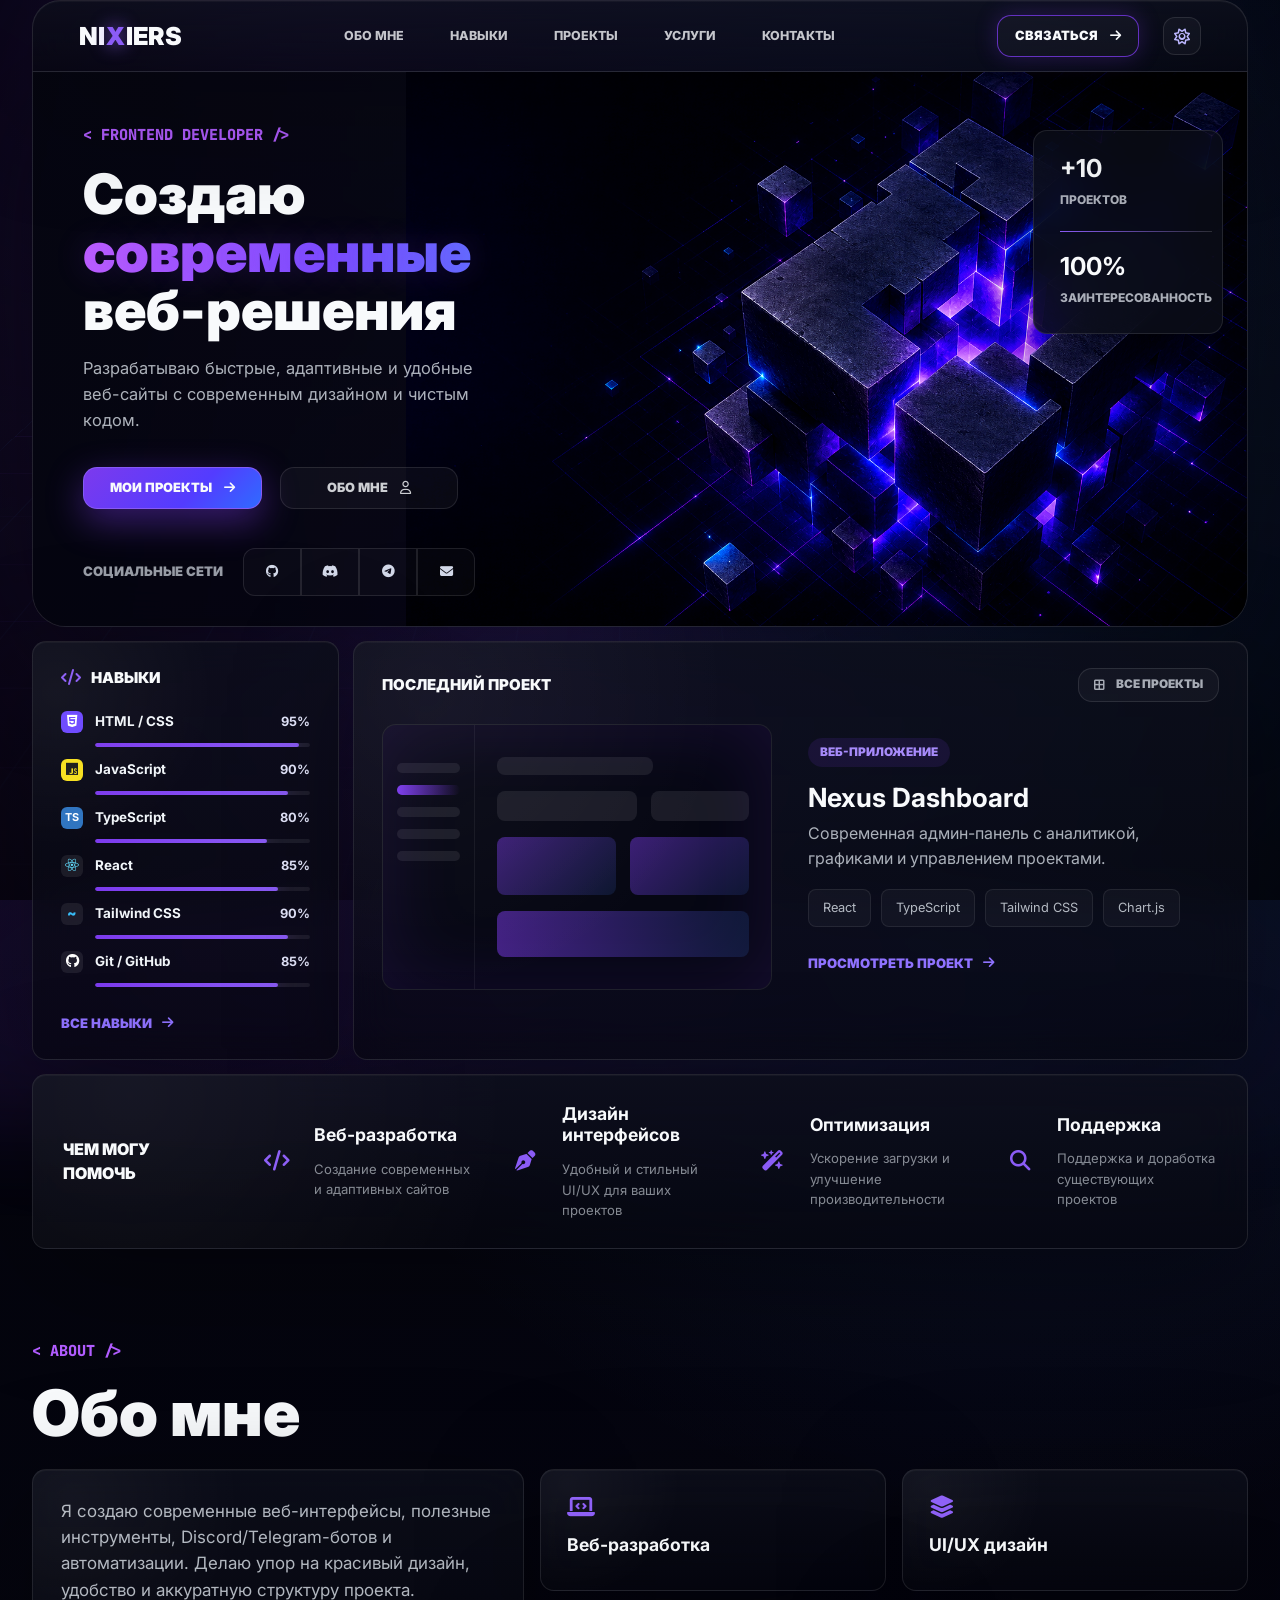
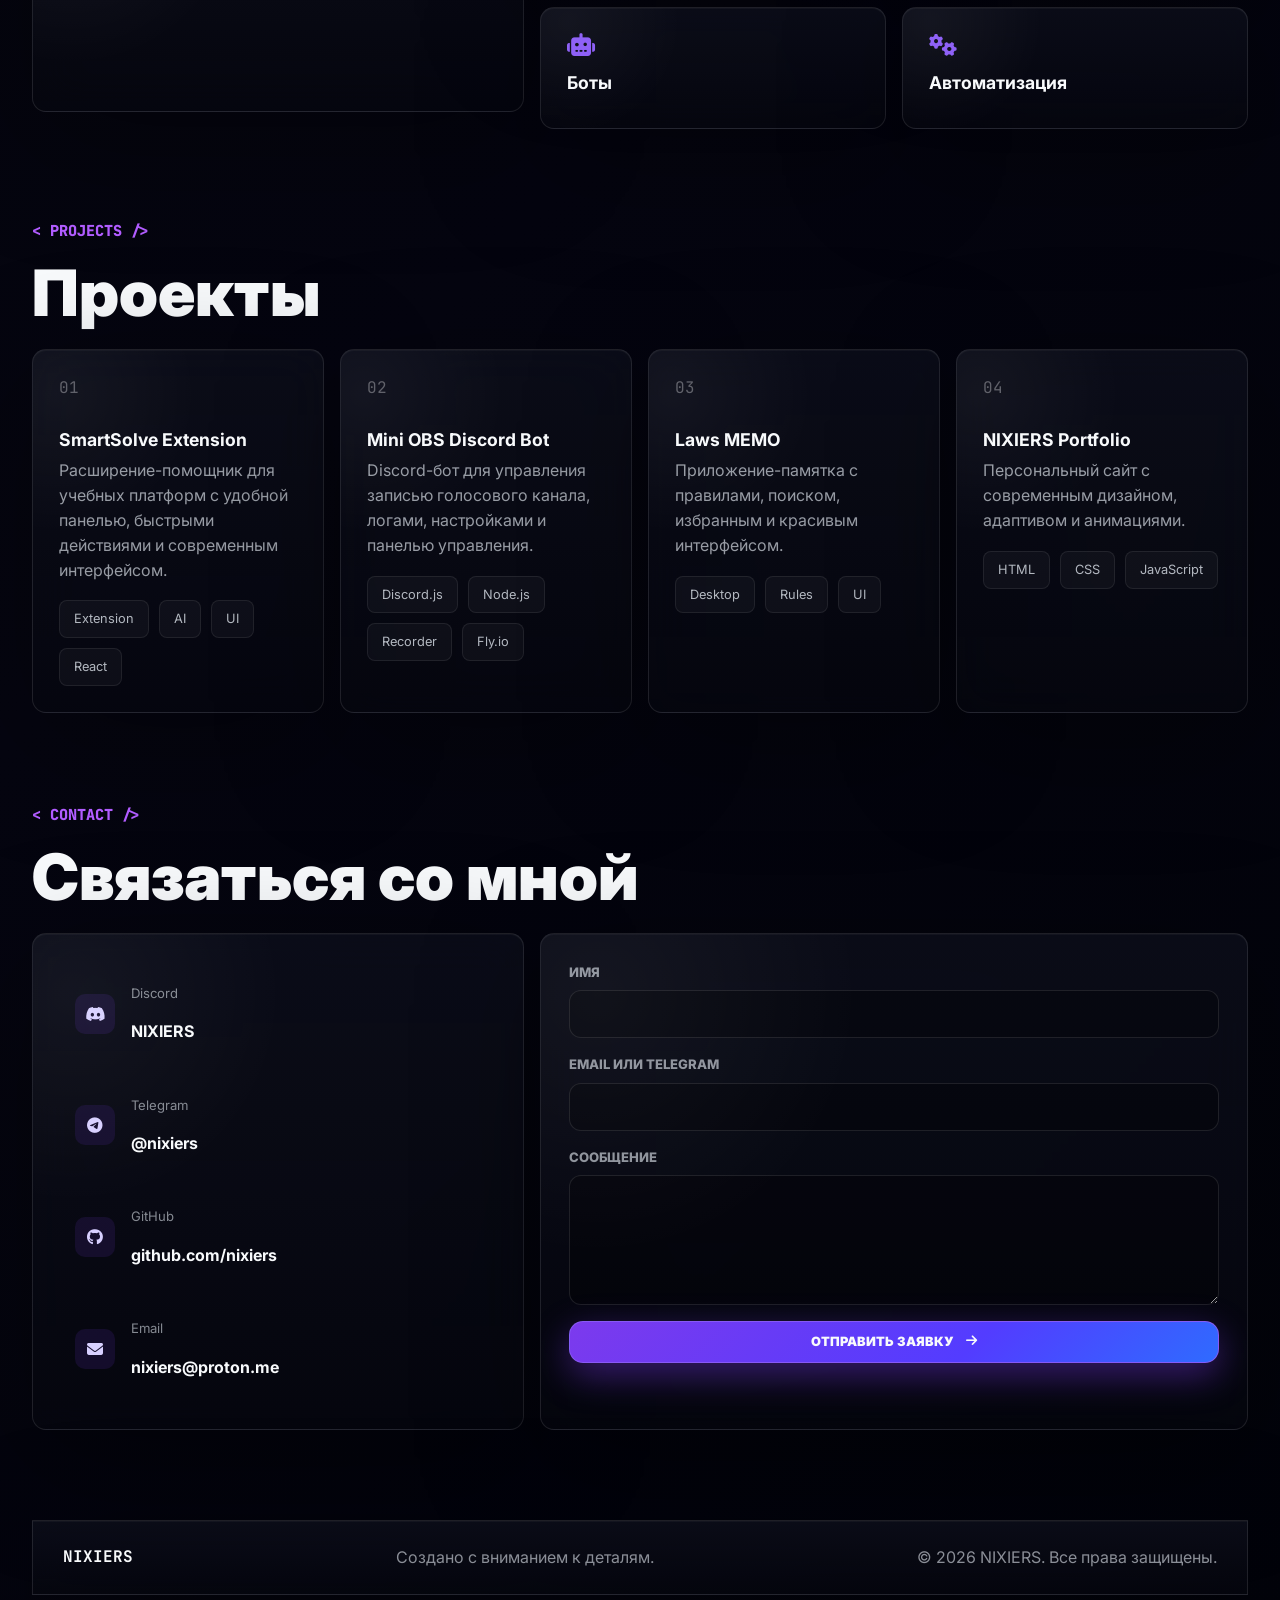
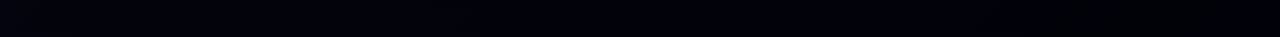
==== commit f64c13f6: "Fix contact form submission" ====
--- a/index.html
+++ b/index.html
@@ -170,11 +170,12 @@
                         <a href="https://github.com/nixiers" target="_blank" rel="noreferrer"><i class="fa-brands fa-github"></i><span>GitHub</span><strong>github.com/nixiers</strong></a>
                         <a href="mailto:nixiers@proton.me"><i class="fa-solid fa-envelope"></i><span>Email</span><strong>nixiers@proton.me</strong></a>
                     </div>
-                    <form class="panel contact-form reveal" action="mailto:nixiers@proton.me" method="post" enctype="text/plain">
+                    <form class="panel contact-form reveal" id="contactForm">
                         <label><span>Имя</span><input type="text" name="name" autocomplete="name" required></label>
                         <label><span>Email или Telegram</span><input type="text" name="contact" autocomplete="email" required></label>
                         <label><span>Сообщение</span><textarea name="message" rows="5" required></textarea></label>
-                        <button class="btn btn-primary" type="submit">Отправить через Email <i class="fa-solid fa-arrow-right"></i></button>
+                        <button class="btn btn-primary" type="submit">Отправить заявку <i class="fa-solid fa-arrow-right"></i></button>
+                        <p class="form-status" role="status" aria-live="polite"></p>
                     </form>
                 </div>
             </section>
--- a/style.css
+++ b/style.css
@@ -841,6 +841,22 @@
 .contact-form textarea:focus {
     border-color: rgba(139, 92, 246, 0.75);
     box-shadow: 0 0 0 4px rgba(124, 58, 237, 0.12);
+}
+
+.form-status {
+    min-height: 22px;
+    margin: 0;
+    color: rgba(226, 232, 240, 0.72);
+    font-size: 0.86rem;
+    font-weight: 800;
+}
+
+.form-status.success {
+    color: #86efac;
+}
+
+.form-status.error {
+    color: #fca5a5;
 }
 
 .footer {
